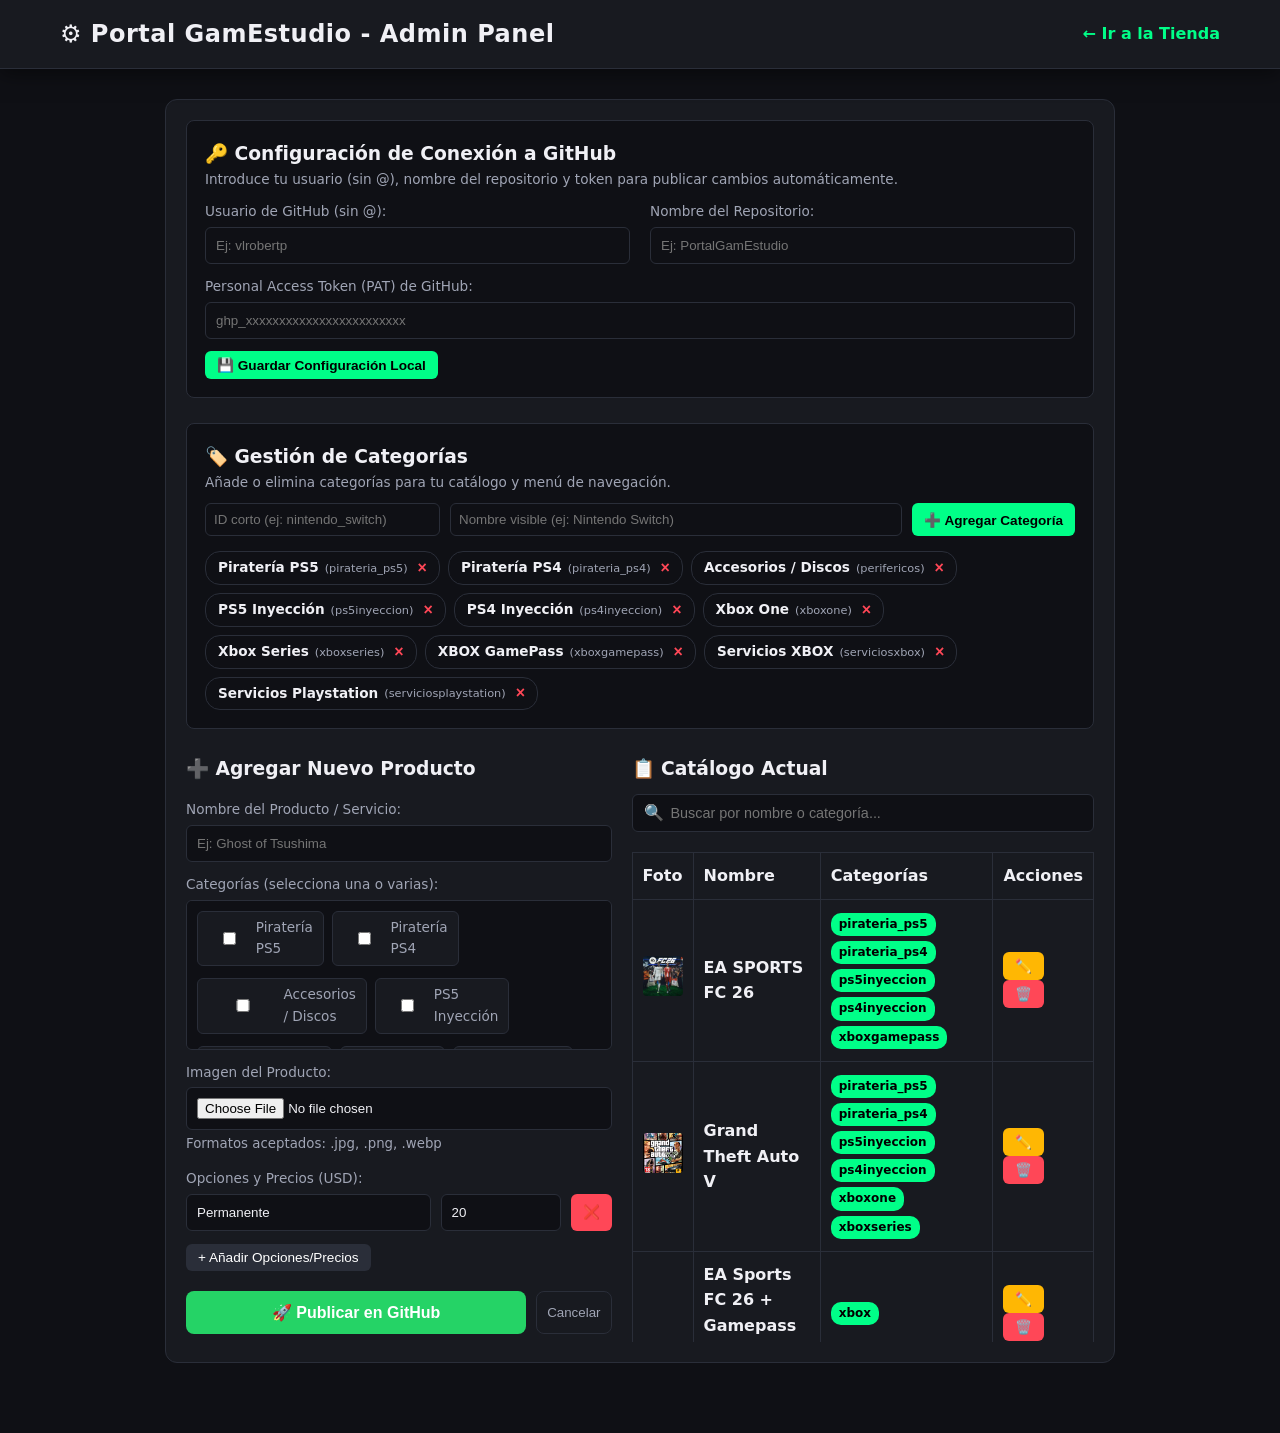
==== admin.html @ 63532bdc "Update admin.html" ====
<!DOCTYPE html>
<html lang="es">
<head>
  <meta charset="UTF-8">
  <meta name="viewport" content="width=device-width, initial-scale=1.0">
  <title>Panel de Administración | Portal GamEstudio</title>
  <link rel="stylesheet" href="styles.css">
  <style>
    .admin-container {
      max-width: 950px;
      margin: 30px auto;
      padding: 20px;
      background: var(--bg-card);
      border-radius: 12px;
      border: 1px solid var(--border-color);
    }
    .config-box {
      background: var(--bg-primary);
      padding: 18px;
      border-radius: 8px;
      margin-bottom: 25px;
      border: 1px solid var(--border-color);
    }
    .admin-grid {
      display: grid;
      grid-template-columns: 1fr 1fr;
      gap: 20px;
    }
    @media (max-width: 768px) {
      .admin-grid { grid-template-columns: 1fr; }
    }
    .form-row {
      margin-bottom: 12px;
    }
    .form-row label {
      display: block;
      font-size: 0.85rem;
      color: var(--text-muted);
      margin-bottom: 4px;
    }
    .form-row input, .form-row select {
      width: 100%;
      padding: 10px;
      border-radius: 6px;
      border: 1px solid var(--border-color);
      background-color: var(--bg-primary);
      color: var(--text-main);
    }
    .opcion-row {
      display: flex;
      gap: 10px;
      margin-bottom: 8px;
    }
    .btn-small {
      padding: 6px 12px;
      font-size: 0.85rem;
      border-radius: 6px;
      cursor: pointer;
    }
    .table-products {
      width: 100%;
      border-collapse: collapse;
      margin-top: 10px;
    }
    .table-products th, .table-products td {
      border: 1px solid var(--border-color);
      padding: 10px;
      text-align: left;
    }
    .table-products img {
      width: 40px;
      height: 40px;
      object-fit: cover;
      border-radius: 4px;
    }
    .badge {
      background: var(--accent-color);
      color: #000;
      padding: 2px 8px;
      border-radius: 10px;
      font-size: 0.75rem;
      font-weight: bold;
      display: inline-block;
      margin-bottom: 2px;
    }
    .search-box-admin {
      position: relative;
      margin-top: 10px;
    }
    .search-box-admin input {
      width: 100%;
      padding: 10px 12px 10px 38px;
      border-radius: 6px;
      border: 1px solid var(--border-color);
      background: var(--bg-primary);
      color: var(--text-main);
      font-size: 0.9rem;
    }
    .search-box-admin .search-icon {
      position: absolute;
      left: 12px;
      top: 50%;
      transform: translateY(-50%);
      font-size: 1rem;
      color: var(--text-muted);
      pointer-events: none;
    }
  </style>
</head>
<body>

  <header>
    <div class="header-container">
      <h1>⚙️ Portal GamEstudio - Admin Panel</h1>
      <a href="index.html" style="color: var(--accent-color); text-decoration: none; font-weight: bold;">← Ir a la Tienda</a>
    </div>
  </header>

  <main class="admin-container">

    <!-- Configuración GitHub -->
    <div class="config-box">
      <h3>🔑 Configuración de Conexión a GitHub</h3>
      <p style="font-size: 0.85rem; color: var(--text-muted); margin-bottom: 10px;">
        Introduce tu usuario (sin @), nombre del repositorio y token para publicar cambios automáticamente.
      </p>
      <div class="admin-grid">
        <div class="form-row">
          <label>Usuario de GitHub (sin @):</label>
          <input type="text" id="gh-user" placeholder="Ej: vlrobertp">
        </div>
        <div class="form-row">
          <label>Nombre del Repositorio:</label>
          <input type="text" id="gh-repo" placeholder="Ej: PortalGamEstudio">
        </div>
      </div>
      <div class="form-row">
        <label>Personal Access Token (PAT) de GitHub:</label>
        <input type="password" id="gh-token" placeholder="ghp_xxxxxxxxxxxxxxxxxxxxxxxx">
      </div>
      <button class="btn-small" style="background: var(--accent-color); color:#000; border:none; font-weight:bold;" onclick="guardarConfiguracion()">💾 Guardar Configuración Local</button>
      <span id="config-status" style="margin-left: 10px; font-size: 0.85rem;"></span>
    </div>

    <!-- Gestión de Categorías -->
    <div class="config-box">
      <h3>🏷️ Gestión de Categorías</h3>
      <p style="font-size: 0.85rem; color: var(--text-muted); margin-bottom: 10px;">
        Añade o elimina categorías para tu catálogo y menú de navegación.
      </p>
      
      <div style="display: flex; gap: 10px; margin-bottom: 15px; flex-wrap: wrap;">
        <input type="text" id="new-cat-id" placeholder="ID corto (ej: nintendo_switch)" style="flex: 1; min-width: 150px; padding: 8px; border-radius: 6px; border: 1px solid var(--border-color); background: var(--bg-primary); color: var(--text-main);">
        <input type="text" id="new-cat-name" placeholder="Nombre visible (ej: Nintendo Switch)" style="flex: 2; min-width: 200px; padding: 8px; border-radius: 6px; border: 1px solid var(--border-color); background: var(--bg-primary); color: var(--text-main);">
        <button type="button" class="btn-small" style="background: var(--accent-color); color:#000; border:none; font-weight:bold;" onclick="agregarCategoria()">➕ Agregar Categoría</button>
      </div>

      <div id="categorias-tag-list" style="display: flex; flex-wrap: wrap; gap: 8px;">
        <!-- Se cargan dinámicamente -->
      </div>
    </div>

    <!-- Gestión de Productos -->
    <div class="admin-grid">
      
      <!-- Formulario para Agregar / Editar -->
      <div>
        <h3 id="form-title">➕ Agregar Nuevo Producto</h3>
        <form id="product-form" onsubmit="event.preventDefault(); guardarProducto();" style="margin-top: 15px;">
          <input type="hidden" id="prod-id">

          <div class="form-row">
            <label>Nombre del Producto / Servicio:</label>
            <input type="text" id="prod-nombre" required placeholder="Ej: Ghost of Tsushima">
          </div>

          <!-- Selección Múltiple de Categorías -->
          <div class="form-row">
            <label>Categorías (selecciona una o varias):</label>
            <div id="categories-checkbox-container" style="display: flex; flex-wrap: wrap; gap: 8px; padding: 10px; background: var(--bg-primary); border: 1px solid var(--border-color); border-radius: 6px; max-height: 150px; overflow-y: auto;">
              <!-- Se generan checkboxes dinámicamente -->
            </div>
          </div>

          <div class="form-row">
            <label>Imagen del Producto:</label>
            <input type="file" id="prod-file" accept="image/*">
            <small style="color: var(--text-muted);">Formatos aceptados: .jpg, .png, .webp</small>
          </div>

          <!-- Modales y Precios -->
          <div class="form-row">
            <label>Opciones y Precios (USD):</label>
            <div id="opciones-container">
              <!-- Se cargan dinámicamente -->
            </div>
            <button type="button" class="btn-small" style="background: var(--border-color); color: #fff; border:none; margin-top:5px;" onclick="addOpcionRow()">+ Añadir Opciones/Precios</button>
          </div>

          <div style="margin-top: 20px; display: flex; gap: 10px;">
            <button type="submit" id="btn-submit" class="btn-whatsapp" style="margin: 0;">🚀 Publicar en GitHub</button>
            <button type="button" class="btn-close" style="width: auto;" onclick="resetForm()">Cancelar</button>
          </div>
        </form>
      </div>

      <!-- Lista de Productos Existentes con Buscador -->
      <div>
        <h3>📋 Catálogo Actual</h3>

        <!-- Buscador con Lupa -->
        <div class="search-box-admin">
          <span class="search-icon">🔍</span>
          <input type="text" id="admin-search-input" placeholder="Buscar por nombre o categoría..." oninput="filtrarTablaAdmin()">
        </div>

        <div style="max-height: 500px; overflow-y: auto; margin-top: 10px;">
          <table class="table-products">
            <thead>
              <tr>
                <th>Foto</th>
                <th>Nombre</th>
                <th>Categorías</th>
                <th>Acciones</th>
              </tr>
            </thead>
            <tbody id="admin-product-list">
              <!-- Carga dinámicamente -->
            </tbody>
          </table>
        </div>
      </div>

    </div>

  </main>

  <div id="toast-container" class="toast-container"></div>

  <script src="app.js"></script>
  <script src="admin.js"></script>
</body>
</html>
---- styles.css ----
/* ==========================================================================
   1. VARIABLES Y CONFIGURACIÓN GENERAL
   ========================================================================== */
:root {
  --bg-primary: #0f1015;
  --bg-card: #181a20;
  --bg-modal: #1c1f26;
  --accent-color: #00ff88;
  --accent-hover: #00cc6a;
  --text-main: #f0f0f5;
  --text-muted: #a0a5b5;
  --border-color: #2a2e39;
  --danger-color: #ff4757;
  --font-family: 'Segoe UI', system-ui, -apple-system, sans-serif;
}

* {
  box-sizing: border-box;
  margin: 0;
  padding: 0;
}

body {
  background-color: var(--bg-primary);
  color: var(--text-main);
  font-family: var(--font-family);
  line-height: 1.6;
  padding-bottom: 40px;
}

/* ==========================================================================
   2. ENCABEZADO (HEADER)
   ========================================================================== */
header {
  background-color: var(--bg-card);
  border-bottom: 1px solid var(--border-color);
  position: sticky;
  top: 0;
  z-index: 1000;
  box-shadow: 0 4px 20px rgba(0, 0, 0, 0.5);
}

.header-container {
  max-width: 1200px;
  margin: 0 auto;
  padding: 15px 20px;
  display: flex;
  justify-content: space-between;
  align-items: center;
}

header h1 {
  font-size: 1.5rem;
  color: var(--text-main);
  letter-spacing: 0.5px;
}

.cart-btn {
  background: var(--accent-color);
  color: #000;
  font-weight: bold;
  padding: 10px 18px;
  border-radius: 20px;
  cursor: pointer;
  transition: transform 0.2s ease, background 0.2s ease;
}

.cart-btn:hover {
  background: var(--accent-hover);
  transform: scale(1.03);
}

/* ==========================================================================
   3. CONTROLES: BUSCADOR Y CATEGORÍAS
   ========================================================================== */
.main-container {
  max-width: 1200px;
  margin: 25px auto;
  padding: 0 20px;
}

.controls {
  margin-bottom: 30px;
  display: flex;
  flex-direction: column;
  gap: 15px;
}

#search-input {
  width: 100%;
  padding: 14px 18px;
  border-radius: 10px;
  border: 1px solid var(--border-color);
  background-color: var(--bg-card);
  color: var(--text-main);
  font-size: 1rem;
  outline: none;
  transition: border-color 0.2s ease;
}

#search-input:focus {
  border-color: var(--accent-color);
}

.categories {
  display: flex;
  flex-wrap: wrap;
  gap: 8px;
}

.cat-btn {
  background-color: var(--bg-card);
  color: var(--text-muted);
  border: 1px solid var(--border-color);
  padding: 8px 16px;
  border-radius: 20px;
  cursor: pointer;
  font-size: 0.9rem;
  transition: all 0.2s ease;
}

.cat-btn:hover,
.cat-btn.active {
  background-color: var(--accent-color);
  color: #000;
  border-color: var(--accent-color);
  font-weight: 600;
}

/* ==========================================================================
   4. GRILLA DE PRODUCTOS Y TARJETAS
   ========================================================================== */
.product-grid {
  display: grid;
  grid-template-columns: repeat(auto-fill, minmax(260px, 1fr));
  gap: 20px;
}

.product-card {
  background-color: var(--bg-card);
  border: 1px solid var(--border-color);
  border-radius: 12px;
  padding: 16px;
  display: flex;
  flex-direction: column;
  justify-content: space-between;
  transition: transform 0.2s ease, box-shadow 0.2s ease;
}

.product-card:hover {
  transform: translateY(-4px);
  box-shadow: 0 8px 25px rgba(0, 0, 0, 0.4);
}

.product-card img {
  width: 100%;
  height: 180px;
  object-fit: cover;
  border-radius: 8px;
  margin-bottom: 12px;
  background-color: #000;
}

.product-card h3 {
  font-size: 1.1rem;
  margin-bottom: 10px;
  line-height: 1.3;
}

.option-select-container {
  margin-bottom: 12px;
}

.option-select-container label {
  display: block;
  font-size: 0.8rem;
  color: var(--text-muted);
  margin-bottom: 4px;
}

.product-card select {
  width: 100%;
  padding: 8px;
  border-radius: 6px;
  border: 1px solid var(--border-color);
  background-color: var(--bg-primary);
  color: var(--text-main);
  outline: none;
}

.product-card .price {
  font-size: 1.25rem;
  font-weight: bold;
  color: var(--accent-color);
  margin-bottom: 12px;
}

.btn-add {
  background-color: transparent;
  color: var(--accent-color);
  border: 1px solid var(--accent-color);
  padding: 10px;
  border-radius: 8px;
  font-weight: bold;
  cursor: pointer;
  width: 100%;
  transition: all 0.2s ease;
}

.btn-add:hover {
  background-color: var(--accent-color);
  color: #000;
}

/* ==========================================================================
   5. MODAL DEL CARRITO / CESTA
   ========================================================================== */
.cart-modal {
  display: none;
  position: fixed;
  top: 0;
  left: 0;
  width: 100%;
  height: 100%;
  background-color: rgba(0, 0, 0, 0.75);
  backdrop-filter: blur(4px);
  z-index: 1500;
  justify-content: center;
  align-items: center;
  padding: 15px;
}

.cart-content {
  background-color: var(--bg-modal);
  border: 1px solid var(--border-color);
  border-radius: 14px;
  width: 100%;
  max-width: 500px;
  max-height: 90vh;
  overflow-y: auto;
  padding: 24px;
  box-shadow: 0 10px 30px rgba(0, 0, 0, 0.6);
}

.cart-content h2 {
  margin-bottom: 15px;
  font-size: 1.4rem;
  border-bottom: 1px solid var(--border-color);
  padding-bottom: 10px;
}

.cart-list {
  list-style: none;
  margin-bottom: 15px;
  max-height: 180px;
  overflow-y: auto;
}

.cart-item-row {
  display: flex;
  justify-content: space-between;
  align-items: center;
  padding: 10px 0;
  border-bottom: 1px solid var(--border-color);
}

.cart-item-row small span {
  color: var(--accent-color);
}

.btn-delete {
  background: none;
  border: none;
  cursor: pointer;
  font-size: 1rem;
  padding: 4px;
}

.cart-total {
  background-color: var(--bg-primary);
  padding: 12px 16px;
  border-radius: 8px;
  margin-bottom: 20px;
  border: 1px solid var(--border-color);
}

/* Formulario dentro del modal */
.form-group {
  display: flex;
  flex-direction: column;
  gap: 8px;
  margin-bottom: 20px;
}

.form-group label {
  font-size: 0.85rem;
  color: var(--text-muted);
}

.form-group input,
.form-group select {
  width: 100%;
  padding: 10px 12px;
  border-radius: 6px;
  border: 1px solid var(--border-color);
  background-color: var(--bg-primary);
  color: var(--text-main);
  outline: none;
  font-size: 0.95rem;
}

.form-group input:focus,
.form-group select:focus {
  border-color: var(--accent-color);
}

/* Botones del Modal */
.btn-whatsapp {
  width: 100%;
  background-color: #25d366;
  color: #fff;
  border: none;
  padding: 12px;
  border-radius: 8px;
  font-weight: bold;
  font-size: 1rem;
  cursor: pointer;
  margin-bottom: 10px;
  transition: background-color 0.2s ease;
}

.btn-whatsapp:hover {
  background-color: #1eb956;
}

.btn-close {
  width: 100%;
  background-color: transparent;
  color: var(--text-muted);
  border: 1px solid var(--border-color);
  padding: 10px;
  border-radius: 8px;
  cursor: pointer;
  transition: background-color 0.2s ease;
}

.btn-close:hover {
  background-color: var(--border-color);
  color: var(--text-main);
}

/* ==========================================================================
   6. NOTIFICACIONES FLOTANTES (TOAST NOTIFICATIONS)
   ========================================================================== */
.toast-container {
  position: fixed;
  bottom: 20px;
  right: 20px;
  z-index: 2000;
  display: flex;
  flex-direction: column;
  gap: 10px;
  max-width: 90%;
}

.toast {
  background: var(--bg-modal);
  color: var(--text-main);
  border-left: 4px solid var(--accent-color);
  padding: 12px 20px;
  border-radius: 8px;
  box-shadow: 0 4px 15px rgba(0, 0, 0, 0.5);
  font-size: 0.95rem;
  display: flex;
  align-items: center;
  gap: 10px;
  animation: slideIn 0.3s ease, fadeOut 0.3s ease 2.7s forwards;
}

@keyframes slideIn {
  from {
    transform: translateX(100%);
    opacity: 0;
  }
  to {
    transform: translateX(0);
    opacity: 1;
  }
}

@keyframes fadeOut {
  from {
    opacity: 1;
  }
  to {
    opacity: 0;
  }
}

/* ==========================================================================
   7. ADAPTACIONES MÓVILES (RESPONSIVE)
   ========================================================================== */
@media (max-width: 600px) {
  .header-container {
    padding: 12px 15px;
  }

  header h1 {
    font-size: 1.2rem;
  }

  .cart-btn {
    padding: 8px 14px;
    font-size: 0.9rem;
  }

  .product-grid {
    grid-template-columns: 1fr;
  }

  .toast-container {
    left: 10px;
    right: 10px;
    bottom: 10px;
  }
}
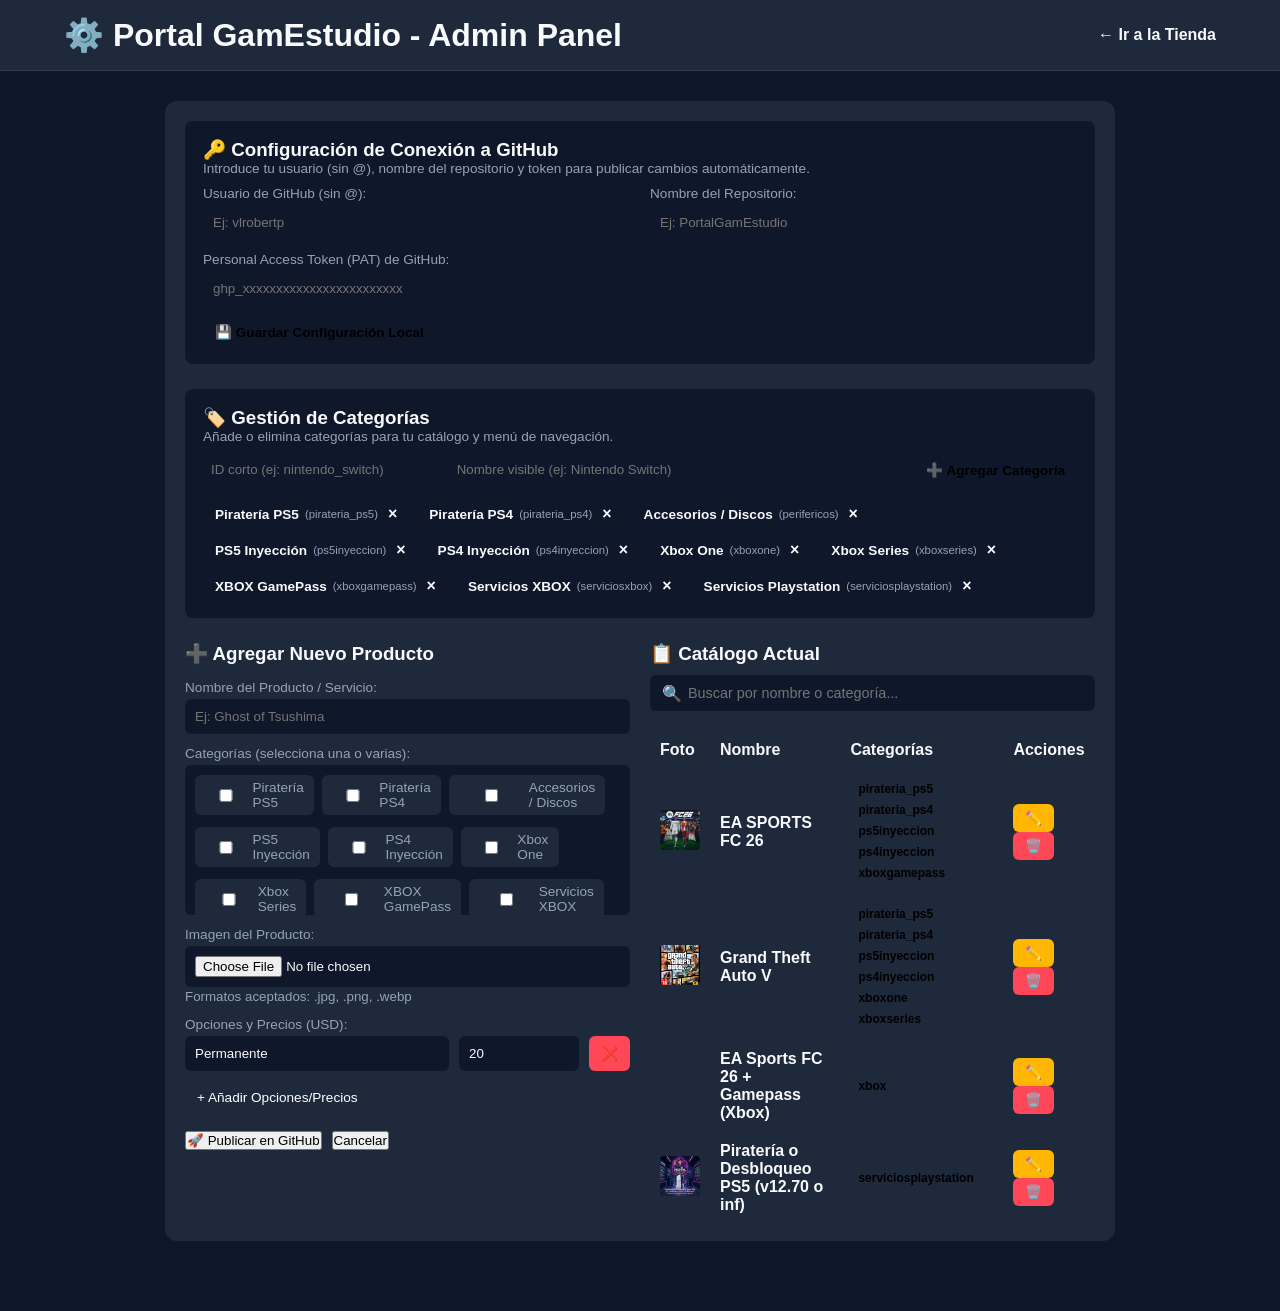
==== commit 3c1fec3e: "Update admin.html" ====
--- a/admin.html
+++ b/admin.html
@@ -83,6 +83,7 @@
       display: inline-block;
       margin-bottom: 2px;
     }
+    /* Estilos del buscador con Lupa */
     .search-box-admin {
       position: relative;
       margin-top: 10px;
@@ -237,7 +238,6 @@
 
   <div id="toast-container" class="toast-container"></div>
 
-  <script src="app.js"></script>
   <script src="admin.js"></script>
 </body>
 </html>
--- a/styles.css
+++ b/styles.css
@@ -1,155 +1,154 @@
-/* ==========================================================================
-   1. VARIABLES Y CONFIGURACIÓN GENERAL
-   ========================================================================== */
 :root {
-  --bg-primary: #0f1015;
-  --bg-card: #181a20;
-  --bg-modal: #1c1f26;
-  --accent-color: #00ff88;
-  --accent-hover: #00cc6a;
-  --text-main: #f0f0f5;
-  --text-muted: #a0a5b5;
-  --border-color: #2a2e39;
-  --danger-color: #ff4757;
-  --font-family: 'Segoe UI', system-ui, -apple-system, sans-serif;
+  --bg-primary: #0f172a;
+  --bg-secondary: #1e293b;
+  --bg-card: #1e293b;
+  --accent: #3b82f6;
+  --accent-hover: #2563eb;
+  --text-main: #f8fafc;
+  --text-muted: #94a3b8;
+  --border: #334155;
+  --danger: #ef4444;
+  --success: #22c55e;
+  --radius: 12px;
 }
 
 * {
   box-sizing: border-box;
   margin: 0;
   padding: 0;
+  font-family: 'Inter', sans-serif;
 }
 
 body {
   background-color: var(--bg-primary);
   color: var(--text-main);
-  font-family: var(--font-family);
-  line-height: 1.6;
+  min-height: 100vh;
   padding-bottom: 40px;
 }
 
-/* ==========================================================================
-   2. ENCABEZADO (HEADER)
-   ========================================================================== */
+/* HEADER */
 header {
-  background-color: var(--bg-card);
-  border-bottom: 1px solid var(--border-color);
+  background-color: var(--bg-secondary);
+  border-bottom: 1px solid var(--border);
   position: sticky;
   top: 0;
-  z-index: 1000;
-  box-shadow: 0 4px 20px rgba(0, 0, 0, 0.5);
+  z-index: 100;
 }
 
 .header-container {
   max-width: 1200px;
   margin: 0 auto;
-  padding: 15px 20px;
+  padding: 1rem 1.5rem;
   display: flex;
   justify-content: space-between;
   align-items: center;
 }
 
-header h1 {
-  font-size: 1.5rem;
-  color: var(--text-main);
-  letter-spacing: 0.5px;
+.logo {
+  font-size: 1.25rem;
+  font-weight: 800;
+  letter-spacing: -0.5px;
+}
+
+.logo span {
+  color: var(--accent);
 }
 
 .cart-btn {
-  background: var(--accent-color);
-  color: #000;
-  font-weight: bold;
-  padding: 10px 18px;
-  border-radius: 20px;
-  cursor: pointer;
-  transition: transform 0.2s ease, background 0.2s ease;
+  background: var(--accent);
+  color: white;
+  border: none;
+  padding: 0.6rem 1.2rem;
+  border-radius: var(--radius);
+  font-weight: 600;
+  cursor: pointer;
+  transition: background 0.2s;
+  display: flex;
+  align-items: center;
+  gap: 8px;
 }
 
 .cart-btn:hover {
   background: var(--accent-hover);
-  transform: scale(1.03);
-}
-
-/* ==========================================================================
-   3. CONTROLES: BUSCADOR Y CATEGORÍAS
-   ========================================================================== */
-.main-container {
+}
+
+#cart-count {
+  background: white;
+  color: var(--accent);
+  padding: 2px 8px;
+  border-radius: 20px;
+  font-size: 0.85rem;
+}
+
+/* CONTAINER */
+.container {
   max-width: 1200px;
-  margin: 25px auto;
-  padding: 0 20px;
-}
-
+  margin: 2rem auto;
+  padding: 0 1.5rem;
+}
+
+/* BUSCADOR Y FILTROS */
 .controls {
-  margin-bottom: 30px;
-  display: flex;
-  flex-direction: column;
-  gap: 15px;
-}
-
-#search-input {
+  margin-bottom: 2rem;
+  display: flex;
+  flex-direction: column;
+  gap: 1rem;
+}
+
+.search-box input {
   width: 100%;
-  padding: 14px 18px;
-  border-radius: 10px;
-  border: 1px solid var(--border-color);
-  background-color: var(--bg-card);
-  color: var(--text-main);
+  padding: 0.8rem 1rem;
+  background: var(--bg-secondary);
+  border: 1px solid var(--border);
+  border-radius: var(--radius);
+  color: white;
   font-size: 1rem;
   outline: none;
-  transition: border-color 0.2s ease;
-}
-
-#search-input:focus {
-  border-color: var(--accent-color);
+}
+
+.search-box input:focus {
+  border-color: var(--accent);
 }
 
 .categories {
   display: flex;
-  flex-wrap: wrap;
-  gap: 8px;
+  gap: 0.5rem;
+  overflow-x: auto;
+  padding-bottom: 0.5rem;
 }
 
 .cat-btn {
-  background-color: var(--bg-card);
+  background: var(--bg-secondary);
+  border: 1px solid var(--border);
   color: var(--text-muted);
-  border: 1px solid var(--border-color);
-  padding: 8px 16px;
-  border-radius: 20px;
-  cursor: pointer;
-  font-size: 0.9rem;
-  transition: all 0.2s ease;
-}
-
-.cat-btn:hover,
-.cat-btn.active {
-  background-color: var(--accent-color);
-  color: #000;
-  border-color: var(--accent-color);
-  font-weight: 600;
-}
-
-/* ==========================================================================
-   4. GRILLA DE PRODUCTOS Y TARJETAS
-   ========================================================================== */
-.product-grid {
+  padding: 0.5rem 1rem;
+  border-radius: var(--radius);
+  cursor: pointer;
+  white-space: nowrap;
+  font-weight: 500;
+}
+
+.cat-btn.active, .cat-btn:hover {
+  background: var(--accent);
+  color: white;
+  border-color: var(--accent);
+}
+
+/* GRILLA */
+.grid {
   display: grid;
   grid-template-columns: repeat(auto-fill, minmax(260px, 1fr));
-  gap: 20px;
+  gap: 1.5rem;
 }
 
 .product-card {
-  background-color: var(--bg-card);
-  border: 1px solid var(--border-color);
-  border-radius: 12px;
-  padding: 16px;
-  display: flex;
-  flex-direction: column;
-  justify-content: space-between;
-  transition: transform 0.2s ease, box-shadow 0.2s ease;
-}
-
-.product-card:hover {
-  transform: translateY(-4px);
-  box-shadow: 0 8px 25px rgba(0, 0, 0, 0.4);
+  background: var(--bg-card);
+  border: 1px solid var(--border);
+  border-radius: var(--radius);
+  padding: 1rem;
+  display: flex;
+  flex-direction: column;
+  gap: 0.8rem;
 }
 
 .product-card img {
@@ -157,270 +156,172 @@
   height: 180px;
   object-fit: cover;
   border-radius: 8px;
-  margin-bottom: 12px;
-  background-color: #000;
 }
 
 .product-card h3 {
   font-size: 1.1rem;
-  margin-bottom: 10px;
-  line-height: 1.3;
+  font-weight: 600;
 }
 
 .option-select-container {
-  margin-bottom: 12px;
-}
-
-.option-select-container label {
-  display: block;
-  font-size: 0.8rem;
+  display: flex;
+  flex-direction: column;
+  gap: 0.3rem;
+  font-size: 0.85rem;
   color: var(--text-muted);
-  margin-bottom: 4px;
-}
-
-.product-card select {
-  width: 100%;
-  padding: 8px;
+}
+
+.option-select-container select {
+  background: var(--bg-primary);
+  border: 1px solid var(--border);
+  color: white;
+  padding: 0.5rem;
   border-radius: 6px;
-  border: 1px solid var(--border-color);
-  background-color: var(--bg-primary);
-  color: var(--text-main);
   outline: none;
 }
 
-.product-card .price {
+.price {
   font-size: 1.25rem;
-  font-weight: bold;
-  color: var(--accent-color);
-  margin-bottom: 12px;
+  font-weight: 700;
+  color: var(--success);
 }
 
 .btn-add {
-  background-color: transparent;
-  color: var(--accent-color);
-  border: 1px solid var(--accent-color);
-  padding: 10px;
-  border-radius: 8px;
-  font-weight: bold;
-  cursor: pointer;
-  width: 100%;
-  transition: all 0.2s ease;
+  background: var(--accent);
+  color: white;
+  border: none;
+  padding: 0.7rem;
+  border-radius: 8px;
+  font-weight: 600;
+  cursor: pointer;
+  transition: background 0.2s;
 }
 
 .btn-add:hover {
-  background-color: var(--accent-color);
-  color: #000;
-}
-
-/* ==========================================================================
-   5. MODAL DEL CARRITO / CESTA
-   ========================================================================== */
-.cart-modal {
-  display: none;
+  background: var(--accent-hover);
+}
+
+/* MODAL */
+.modal-overlay {
   position: fixed;
   top: 0;
   left: 0;
   width: 100%;
   height: 100%;
-  background-color: rgba(0, 0, 0, 0.75);
-  backdrop-filter: blur(4px);
-  z-index: 1500;
+  background: rgba(0, 0, 0, 0.7);
+  display: none;
   justify-content: center;
   align-items: center;
-  padding: 15px;
-}
-
-.cart-content {
-  background-color: var(--bg-modal);
-  border: 1px solid var(--border-color);
-  border-radius: 14px;
-  width: 100%;
+  z-index: 1000;
+}
+
+.modal-content {
+  background: var(--bg-secondary);
+  border: 1px solid var(--border);
+  width: 90%;
   max-width: 500px;
   max-height: 90vh;
+  border-radius: var(--radius);
+  display: flex;
+  flex-direction: column;
+  overflow: hidden;
+}
+
+.modal-header {
+  padding: 1rem;
+  border-bottom: 1px solid var(--border);
+  display: flex;
+  justify-content: space-between;
+  align-items: center;
+}
+
+.close-btn {
+  background: none;
+  border: none;
+  color: var(--text-muted);
+  font-size: 1.2rem;
+  cursor: pointer;
+}
+
+.modal-body {
+  padding: 1rem;
   overflow-y: auto;
-  padding: 24px;
-  box-shadow: 0 10px 30px rgba(0, 0, 0, 0.6);
-}
-
-.cart-content h2 {
-  margin-bottom: 15px;
-  font-size: 1.4rem;
-  border-bottom: 1px solid var(--border-color);
-  padding-bottom: 10px;
+  display: flex;
+  flex-direction: column;
+  gap: 1rem;
 }
 
 .cart-list {
   list-style: none;
-  margin-bottom: 15px;
-  max-height: 180px;
-  overflow-y: auto;
+  display: flex;
+  flex-direction: column;
+  gap: 0.8rem;
 }
 
 .cart-item-row {
   display: flex;
   justify-content: space-between;
   align-items: center;
-  padding: 10px 0;
-  border-bottom: 1px solid var(--border-color);
-}
-
-.cart-item-row small span {
-  color: var(--accent-color);
+  background: var(--bg-primary);
+  padding: 0.8rem;
+  border-radius: 8px;
 }
 
 .btn-delete {
   background: none;
   border: none;
   cursor: pointer;
-  font-size: 1rem;
-  padding: 4px;
-}
-
-.cart-total {
-  background-color: var(--bg-primary);
-  padding: 12px 16px;
-  border-radius: 8px;
-  margin-bottom: 20px;
-  border: 1px solid var(--border-color);
-}
-
-/* Formulario dentro del modal */
+}
+
+.conversion-box {
+  background: var(--bg-primary);
+  padding: 0.8rem;
+  border-radius: 8px;
+  margin-top: 0.5rem;
+  border: 1px dashed var(--accent);
+}
+
 .form-group {
   display: flex;
   flex-direction: column;
-  gap: 8px;
-  margin-bottom: 20px;
-}
-
-.form-group label {
-  font-size: 0.85rem;
-  color: var(--text-muted);
-}
-
-.form-group input,
-.form-group select {
+  gap: 0.4rem;
+  margin-bottom: 0.8rem;
+}
+
+.form-group input, .form-group select, .form-group textarea {
+  background: var(--bg-primary);
+  border: 1px solid var(--border);
+  color: white;
+  padding: 0.6rem;
+  border-radius: 6px;
+}
+
+.btn-checkout {
   width: 100%;
-  padding: 10px 12px;
-  border-radius: 6px;
-  border: 1px solid var(--border-color);
-  background-color: var(--bg-primary);
-  color: var(--text-main);
-  outline: none;
-  font-size: 0.95rem;
-}
-
-.form-group input:focus,
-.form-group select:focus {
-  border-color: var(--accent-color);
-}
-
-/* Botones del Modal */
-.btn-whatsapp {
-  width: 100%;
-  background-color: #25d366;
-  color: #fff;
-  border: none;
-  padding: 12px;
-  border-radius: 8px;
-  font-weight: bold;
-  font-size: 1rem;
-  cursor: pointer;
-  margin-bottom: 10px;
-  transition: background-color 0.2s ease;
-}
-
-.btn-whatsapp:hover {
-  background-color: #1eb956;
-}
-
-.btn-close {
-  width: 100%;
-  background-color: transparent;
-  color: var(--text-muted);
-  border: 1px solid var(--border-color);
-  padding: 10px;
-  border-radius: 8px;
-  cursor: pointer;
-  transition: background-color 0.2s ease;
-}
-
-.btn-close:hover {
-  background-color: var(--border-color);
-  color: var(--text-main);
-}
-
-/* ==========================================================================
-   6. NOTIFICACIONES FLOTANTES (TOAST NOTIFICATIONS)
-   ========================================================================== */
-.toast-container {
+  background: #25d366;
+  color: white;
+  border: none;
+  padding: 0.8rem;
+  font-weight: 700;
+  border-radius: 8px;
+  cursor: pointer;
+  margin-top: 0.5rem;
+}
+
+/* TOAST */
+#toast-container {
   position: fixed;
   bottom: 20px;
   right: 20px;
   z-index: 2000;
-  display: flex;
-  flex-direction: column;
-  gap: 10px;
-  max-width: 90%;
 }
 
 .toast {
-  background: var(--bg-modal);
-  color: var(--text-main);
-  border-left: 4px solid var(--accent-color);
-  padding: 12px 20px;
-  border-radius: 8px;
-  box-shadow: 0 4px 15px rgba(0, 0, 0, 0.5);
-  font-size: 0.95rem;
-  display: flex;
-  align-items: center;
-  gap: 10px;
-  animation: slideIn 0.3s ease, fadeOut 0.3s ease 2.7s forwards;
-}
-
-@keyframes slideIn {
-  from {
-    transform: translateX(100%);
-    opacity: 0;
-  }
-  to {
-    transform: translateX(0);
-    opacity: 1;
-  }
-}
-
-@keyframes fadeOut {
-  from {
-    opacity: 1;
-  }
-  to {
-    opacity: 0;
-  }
-}
-
-/* ==========================================================================
-   7. ADAPTACIONES MÓVILES (RESPONSIVE)
-   ========================================================================== */
-@media (max-width: 600px) {
-  .header-container {
-    padding: 12px 15px;
-  }
-
-  header h1 {
-    font-size: 1.2rem;
-  }
-
-  .cart-btn {
-    padding: 8px 14px;
-    font-size: 0.9rem;
-  }
-
-  .product-grid {
-    grid-template-columns: 1fr;
-  }
-
-  .toast-container {
-    left: 10px;
-    right: 10px;
-    bottom: 10px;
-  }
-}
+  background: var(--bg-secondary);
+  border: 1px solid var(--accent);
+  color: white;
+  padding: 1rem 1.5rem;
+  border-radius: var(--radius);
+  margin-top: 10px;
+  box-shadow: 0 4px 12px rgba(0, 0, 0, 0.5);
+}
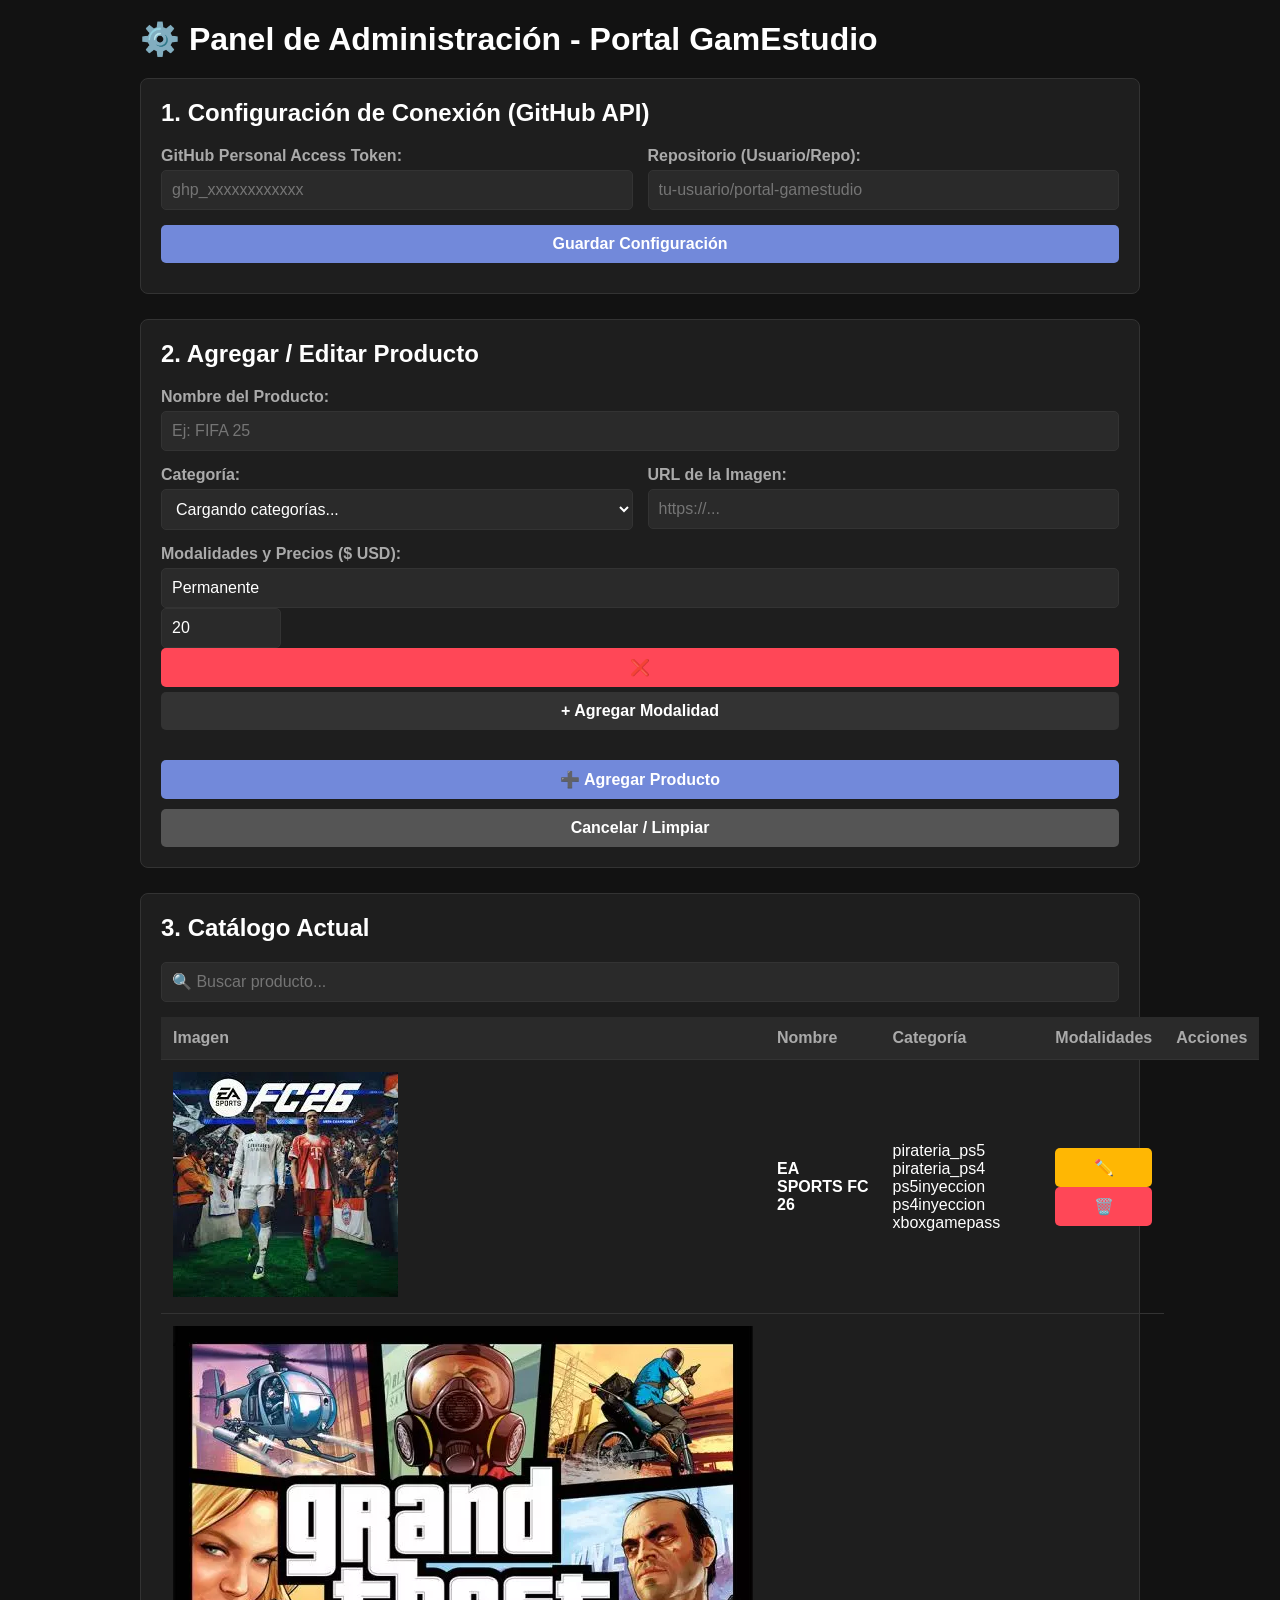
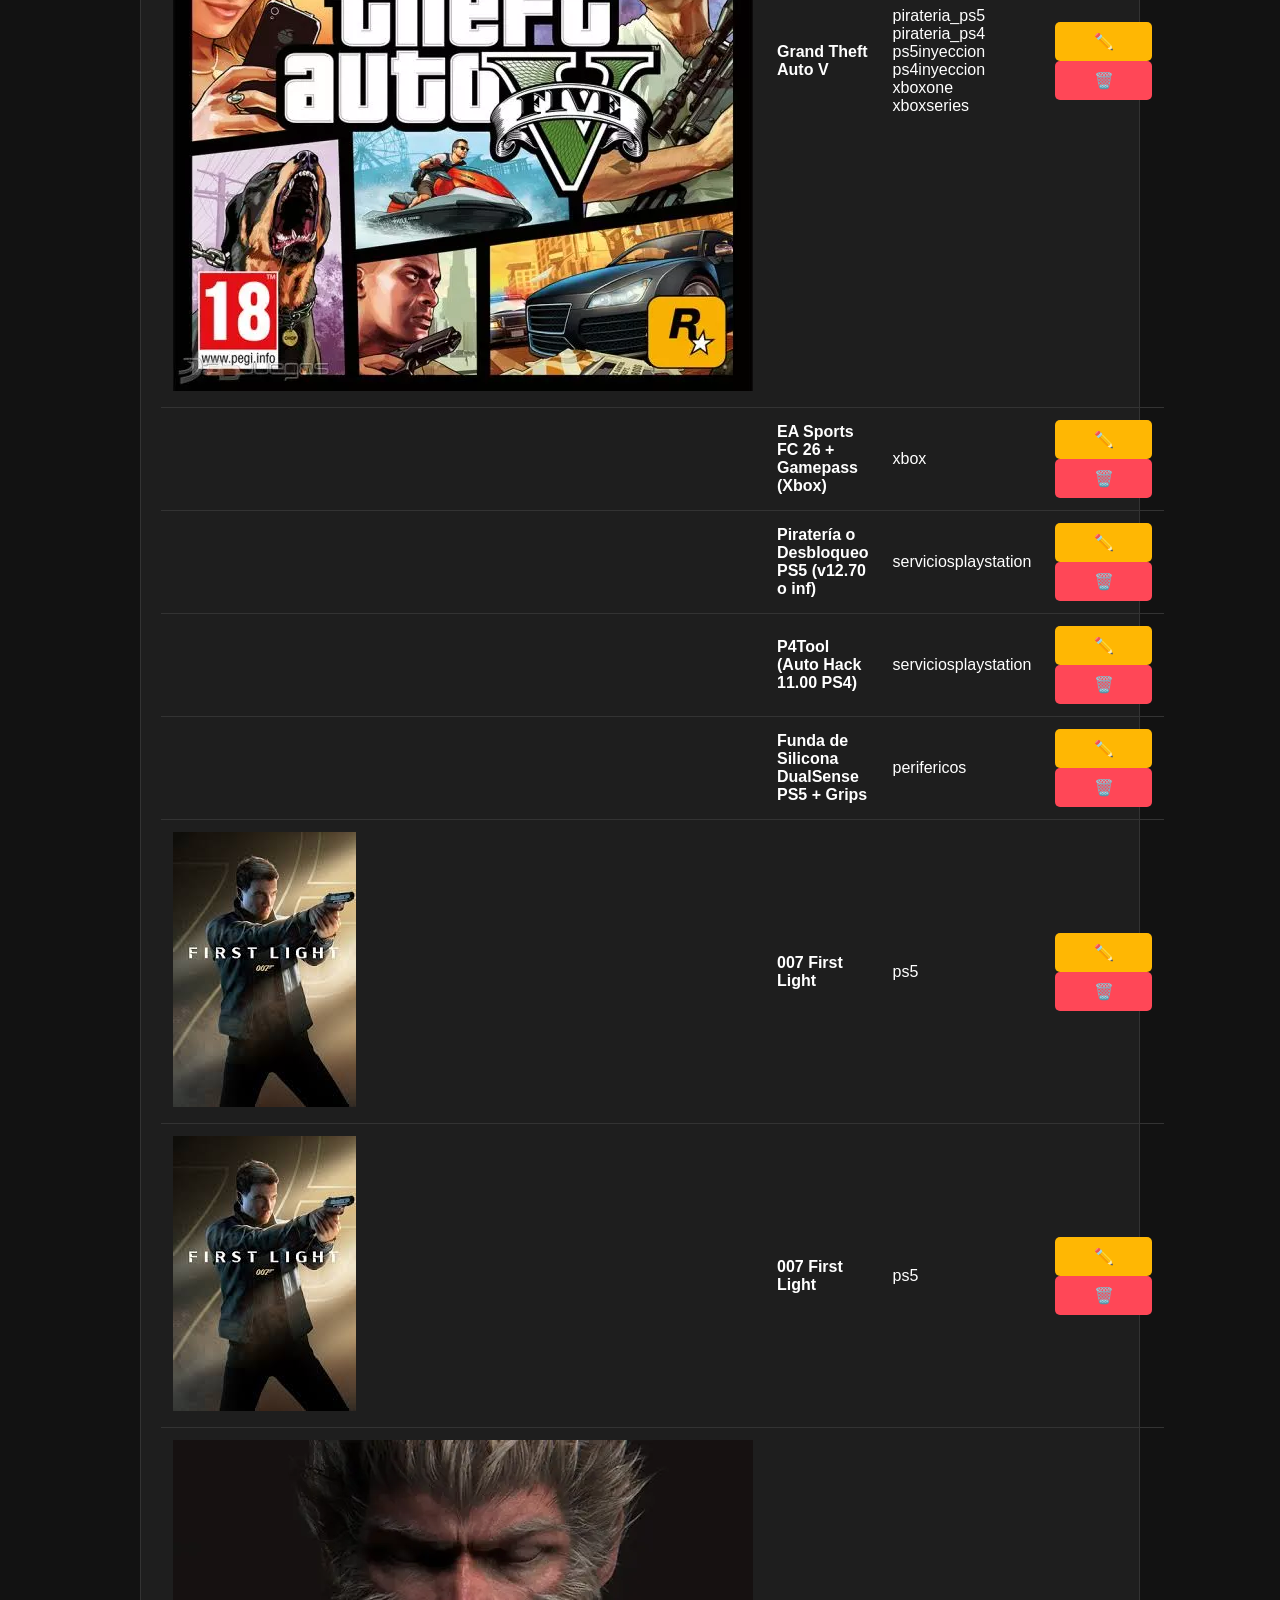
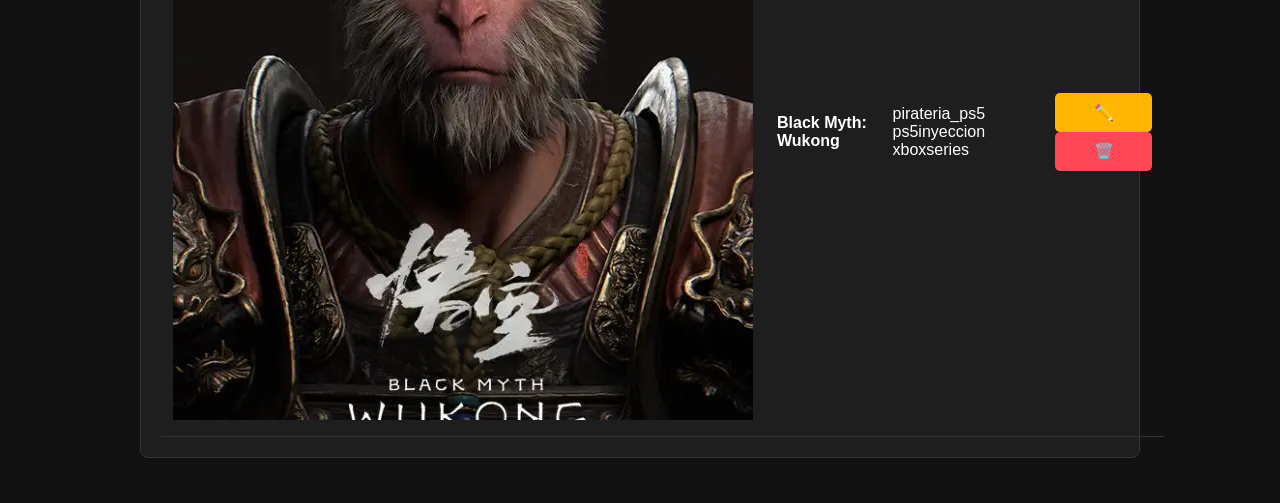
==== commit ee524085: "Update admin.html" ====
--- a/admin.html
+++ b/admin.html
@@ -3,240 +3,258 @@
 <head>
   <meta charset="UTF-8">
   <meta name="viewport" content="width=device-width, initial-scale=1.0">
-  <title>Panel de Administración | Portal GamEstudio</title>
-  <link rel="stylesheet" href="styles.css">
+  <title>Panel de Administración - Portal GamEstudio</title>
   <style>
-    .admin-container {
-      max-width: 950px;
-      margin: 30px auto;
+    :root {
+      --bg-primary: #121212;
+      --bg-card: #1e1e1e;
+      --accent: #7289da;
+      --accent-hover: #5b6eae;
+      --text-main: #ffffff;
+      --text-muted: #aaa;
+      --danger: #ff4444;
+      --success: #4CAF50;
+      --border: #333;
+    }
+
+    * {
+      box-sizing: border-box;
+      margin: 0;
+      padding: 0;
+      font-family: 'Segoe UI', Tahoma, Geneva, Verdana, sans-serif;
+    }
+
+    body {
+      background-color: var(--bg-primary);
+      color: var(--text-main);
       padding: 20px;
-      background: var(--bg-card);
-      border-radius: 12px;
-      border: 1px solid var(--border-color);
-    }
-    .config-box {
-      background: var(--bg-primary);
-      padding: 18px;
+    }
+
+    .container {
+      max-width: 1000px;
+      margin: 0 auto;
+    }
+
+    h1, h2 {
+      margin-bottom: 20px;
+      color: var(--text-main);
+    }
+
+    .card {
+      background-color: var(--bg-card);
+      border: 1px solid var(--border);
       border-radius: 8px;
+      padding: 20px;
       margin-bottom: 25px;
-      border: 1px solid var(--border-color);
-    }
-    .admin-grid {
+    }
+
+    .form-group {
+      margin-bottom: 15px;
+    }
+
+    label {
+      display: block;
+      margin-bottom: 5px;
+      font-weight: 600;
+      color: var(--text-muted);
+    }
+
+    input, select, button {
+      width: 100%;
+      padding: 10px;
+      border-radius: 5px;
+      border: 1px solid var(--border);
+      background-color: #2a2a2a;
+      color: var(--text-main);
+      font-size: 1rem;
+    }
+
+    input:focus, select:focus {
+      outline: none;
+      border-color: var(--accent);
+    }
+
+    button {
+      background-color: var(--accent);
+      color: white;
+      font-weight: bold;
+      border: none;
+      cursor: pointer;
+      transition: background 0.2s;
+    }
+
+    button:hover {
+      background-color: var(--accent-hover);
+    }
+
+    .grid-2 {
       display: grid;
       grid-template-columns: 1fr 1fr;
-      gap: 20px;
-    }
-    @media (max-width: 768px) {
-      .admin-grid { grid-template-columns: 1fr; }
-    }
-    .form-row {
-      margin-bottom: 12px;
-    }
-    .form-row label {
-      display: block;
-      font-size: 0.85rem;
-      color: var(--text-muted);
-      margin-bottom: 4px;
-    }
-    .form-row input, .form-row select {
-      width: 100%;
-      padding: 10px;
-      border-radius: 6px;
-      border: 1px solid var(--border-color);
-      background-color: var(--bg-primary);
-      color: var(--text-main);
-    }
-    .opcion-row {
-      display: flex;
-      gap: 10px;
-      margin-bottom: 8px;
-    }
-    .btn-small {
-      padding: 6px 12px;
-      font-size: 0.85rem;
-      border-radius: 6px;
-      cursor: pointer;
-    }
-    .table-products {
+      gap: 15px;
+    }
+
+    /* Tabla de Productos */
+    table {
       width: 100%;
       border-collapse: collapse;
+      margin-top: 15px;
+    }
+
+    th, td {
+      padding: 12px;
+      text-align: left;
+      border-bottom: 1px solid var(--border);
+    }
+
+    th {
+      background-color: #2a2a2a;
+      color: var(--text-muted);
+    }
+
+    .btn-edit {
+      background-color: #f0a500;
+      padding: 6px 12px;
+      margin-right: 5px;
+      width: auto;
+    }
+
+    .btn-delete {
+      background-color: var(--danger);
+      padding: 6px 12px;
+      width: auto;
+    }
+
+    /* Spinner de Carga */
+    #loading-spinner {
+      position: fixed;
+      top: 0; left: 0; right: 0; bottom: 0;
+      background: rgba(0, 0, 0, 0.7);
+      display: none;
+      justify-content: center;
+      align-items: center;
+      z-index: 9999;
+    }
+
+    .spinner {
+      width: 50px;
+      height: 50px;
+      border: 5px solid #333;
+      border-top: 5px solid var(--accent);
+      border-radius: 50%;
+      animation: spin 1s linear infinite;
+    }
+
+    @keyframes spin {
+      0% { transform: rotate(0deg); }
+      100% { transform: rotate(360deg); }
+    }
+
+    /* Toast Notification */
+    #admin-toast-container {
+      position: fixed;
+      bottom: 20px;
+      right: 20px;
+      z-index: 10000;
+    }
+
+    .admin-toast {
+      background-color: var(--success);
+      color: white;
+      padding: 12px 20px;
+      border-radius: 5px;
       margin-top: 10px;
-    }
-    .table-products th, .table-products td {
-      border: 1px solid var(--border-color);
-      padding: 10px;
-      text-align: left;
-    }
-    .table-products img {
-      width: 40px;
-      height: 40px;
-      object-fit: cover;
-      border-radius: 4px;
-    }
-    .badge {
-      background: var(--accent-color);
-      color: #000;
-      padding: 2px 8px;
-      border-radius: 10px;
-      font-size: 0.75rem;
-      font-weight: bold;
-      display: inline-block;
-      margin-bottom: 2px;
-    }
-    /* Estilos del buscador con Lupa */
-    .search-box-admin {
-      position: relative;
-      margin-top: 10px;
-    }
-    .search-box-admin input {
-      width: 100%;
-      padding: 10px 12px 10px 38px;
-      border-radius: 6px;
-      border: 1px solid var(--border-color);
-      background: var(--bg-primary);
-      color: var(--text-main);
-      font-size: 0.9rem;
-    }
-    .search-box-admin .search-icon {
-      position: absolute;
-      left: 12px;
-      top: 50%;
-      transform: translateY(-50%);
-      font-size: 1rem;
-      color: var(--text-muted);
-      pointer-events: none;
+      box-shadow: 0 4px 6px rgba(0,0,0,0.3);
     }
   </style>
 </head>
 <body>
 
-  <header>
-    <div class="header-container">
-      <h1>⚙️ Portal GamEstudio - Admin Panel</h1>
-      <a href="index.html" style="color: var(--accent-color); text-decoration: none; font-weight: bold;">← Ir a la Tienda</a>
+  <!-- Spinner Global -->
+  <div id="loading-spinner">
+    <div class="spinner"></div>
+  </div>
+
+  <!-- Toast Contenedor -->
+  <div id="admin-toast-container"></div>
+
+  <div class="container">
+    <h1>⚙️ Panel de Administración - Portal GamEstudio</h1>
+
+    <!-- 1. CONFIGURACIÓN DE GITHUB -->
+    <div class="card">
+      <h2>1. Configuración de Conexión (GitHub API)</h2>
+      <div class="grid-2">
+        <div class="form-group">
+          <label for="github-token">GitHub Personal Access Token:</label>
+          <input type="password" id="github-token" placeholder="ghp_xxxxxxxxxxxx">
+        </div>
+        <div class="form-group">
+          <label for="github-repo">Repositorio (Usuario/Repo):</label>
+          <input type="text" id="github-repo" placeholder="tu-usuario/portal-gamestudio">
+        </div>
+      </div>
+      <button type="button" onclick="guardarConfiguracionGitHub()">Guardar Configuración</button>
+      <p id="auth-status" style="margin-top: 10px; font-weight: bold;"></p>
     </div>
-  </header>
-
-  <main class="admin-container">
-
-    <!-- Configuración GitHub -->
-    <div class="config-box">
-      <h3>🔑 Configuración de Conexión a GitHub</h3>
-      <p style="font-size: 0.85rem; color: var(--text-muted); margin-bottom: 10px;">
-        Introduce tu usuario (sin @), nombre del repositorio y token para publicar cambios automáticamente.
-      </p>
-      <div class="admin-grid">
-        <div class="form-row">
-          <label>Usuario de GitHub (sin @):</label>
-          <input type="text" id="gh-user" placeholder="Ej: vlrobertp">
-        </div>
-        <div class="form-row">
-          <label>Nombre del Repositorio:</label>
-          <input type="text" id="gh-repo" placeholder="Ej: PortalGamEstudio">
-        </div>
+
+    <!-- 2. FORMULARIO DE PRODUCTO -->
+    <div class="card">
+      <h2>2. Agregar / Editar Producto</h2>
+      <form id="form-producto" onsubmit="guardarProductoFormulario(event)">
+        <div class="form-group">
+          <label for="producto-nombre">Nombre del Producto:</label>
+          <input type="text" id="producto-nombre" placeholder="Ej: FIFA 25" required>
+        </div>
+
+        <div class="grid-2">
+          <div class="form-group">
+            <label for="producto-categoria">Categoría:</label>
+            <select id="producto-categoria" required>
+              <option value="">Cargando categorías...</option>
+            </select>
+          </div>
+          <div class="form-group">
+            <label for="producto-imagen">URL de la Imagen:</label>
+            <input type="url" id="producto-imagen" placeholder="https://..." required>
+          </div>
+        </div>
+
+        <div class="form-group">
+          <label>Modalidades y Precios ($ USD):</label>
+          <div id="opciones-container"></div>
+          <button type="button" onclick="agregarCampoOpcion()" style="background:#333; margin-top:5px;">+ Agregar Modalidad</button>
+        </div>
+
+        <button type="submit" id="btn-guardar-producto" style="margin-top: 15px;">➕ Agregar Producto</button>
+        <button type="button" onclick="limpiarFormulario()" style="background:#555; margin-top: 10px;">Cancelar / Limpiar</button>
+      </form>
+    </div>
+
+    <!-- 3. LISTADO DE PRODUCTOS -->
+    <div class="card">
+      <h2>3. Catálogo Actual</h2>
+      <div class="form-group">
+        <input type="text" id="admin-search-input" placeholder="🔍 Buscar producto..." onkeyup="filtrarProductosAdmin()">
       </div>
-      <div class="form-row">
-        <label>Personal Access Token (PAT) de GitHub:</label>
-        <input type="password" id="gh-token" placeholder="ghp_xxxxxxxxxxxxxxxxxxxxxxxx">
-      </div>
-      <button class="btn-small" style="background: var(--accent-color); color:#000; border:none; font-weight:bold;" onclick="guardarConfiguracion()">💾 Guardar Configuración Local</button>
-      <span id="config-status" style="margin-left: 10px; font-size: 0.85rem;"></span>
+
+      <table>
+        <thead>
+          <tr>
+            <th>Imagen</th>
+            <th>Nombre</th>
+            <th>Categoría</th>
+            <th>Modalidades</th>
+            <th>Acciones</th>
+          </tr>
+        </thead>
+        <tbody id="admin-product-list">
+          <tr>
+            <td colspan="5" style="text-align:center;">Cargando catálogo...</td>
+          </tr>
+        </tbody>
+      </table>
     </div>
-
-    <!-- Gestión de Categorías -->
-    <div class="config-box">
-      <h3>🏷️ Gestión de Categorías</h3>
-      <p style="font-size: 0.85rem; color: var(--text-muted); margin-bottom: 10px;">
-        Añade o elimina categorías para tu catálogo y menú de navegación.
-      </p>
-      
-      <div style="display: flex; gap: 10px; margin-bottom: 15px; flex-wrap: wrap;">
-        <input type="text" id="new-cat-id" placeholder="ID corto (ej: nintendo_switch)" style="flex: 1; min-width: 150px; padding: 8px; border-radius: 6px; border: 1px solid var(--border-color); background: var(--bg-primary); color: var(--text-main);">
-        <input type="text" id="new-cat-name" placeholder="Nombre visible (ej: Nintendo Switch)" style="flex: 2; min-width: 200px; padding: 8px; border-radius: 6px; border: 1px solid var(--border-color); background: var(--bg-primary); color: var(--text-main);">
-        <button type="button" class="btn-small" style="background: var(--accent-color); color:#000; border:none; font-weight:bold;" onclick="agregarCategoria()">➕ Agregar Categoría</button>
-      </div>
-
-      <div id="categorias-tag-list" style="display: flex; flex-wrap: wrap; gap: 8px;">
-        <!-- Se cargan dinámicamente -->
-      </div>
-    </div>
-
-    <!-- Gestión de Productos -->
-    <div class="admin-grid">
-      
-      <!-- Formulario para Agregar / Editar -->
-      <div>
-        <h3 id="form-title">➕ Agregar Nuevo Producto</h3>
-        <form id="product-form" onsubmit="event.preventDefault(); guardarProducto();" style="margin-top: 15px;">
-          <input type="hidden" id="prod-id">
-
-          <div class="form-row">
-            <label>Nombre del Producto / Servicio:</label>
-            <input type="text" id="prod-nombre" required placeholder="Ej: Ghost of Tsushima">
-          </div>
-
-          <!-- Selección Múltiple de Categorías -->
-          <div class="form-row">
-            <label>Categorías (selecciona una o varias):</label>
-            <div id="categories-checkbox-container" style="display: flex; flex-wrap: wrap; gap: 8px; padding: 10px; background: var(--bg-primary); border: 1px solid var(--border-color); border-radius: 6px; max-height: 150px; overflow-y: auto;">
-              <!-- Se generan checkboxes dinámicamente -->
-            </div>
-          </div>
-
-          <div class="form-row">
-            <label>Imagen del Producto:</label>
-            <input type="file" id="prod-file" accept="image/*">
-            <small style="color: var(--text-muted);">Formatos aceptados: .jpg, .png, .webp</small>
-          </div>
-
-          <!-- Modales y Precios -->
-          <div class="form-row">
-            <label>Opciones y Precios (USD):</label>
-            <div id="opciones-container">
-              <!-- Se cargan dinámicamente -->
-            </div>
-            <button type="button" class="btn-small" style="background: var(--border-color); color: #fff; border:none; margin-top:5px;" onclick="addOpcionRow()">+ Añadir Opciones/Precios</button>
-          </div>
-
-          <div style="margin-top: 20px; display: flex; gap: 10px;">
-            <button type="submit" id="btn-submit" class="btn-whatsapp" style="margin: 0;">🚀 Publicar en GitHub</button>
-            <button type="button" class="btn-close" style="width: auto;" onclick="resetForm()">Cancelar</button>
-          </div>
-        </form>
-      </div>
-
-      <!-- Lista de Productos Existentes con Buscador -->
-      <div>
-        <h3>📋 Catálogo Actual</h3>
-
-        <!-- Buscador con Lupa -->
-        <div class="search-box-admin">
-          <span class="search-icon">🔍</span>
-          <input type="text" id="admin-search-input" placeholder="Buscar por nombre o categoría..." oninput="filtrarTablaAdmin()">
-        </div>
-
-        <div style="max-height: 500px; overflow-y: auto; margin-top: 10px;">
-          <table class="table-products">
-            <thead>
-              <tr>
-                <th>Foto</th>
-                <th>Nombre</th>
-                <th>Categorías</th>
-                <th>Acciones</th>
-              </tr>
-            </thead>
-            <tbody id="admin-product-list">
-              <!-- Carga dinámicamente -->
-            </tbody>
-          </table>
-        </div>
-      </div>
-
-    </div>
-
-  </main>
-
-  <div id="toast-container" class="toast-container"></div>
+  </div>
 
   <script src="admin.js"></script>
 </body>
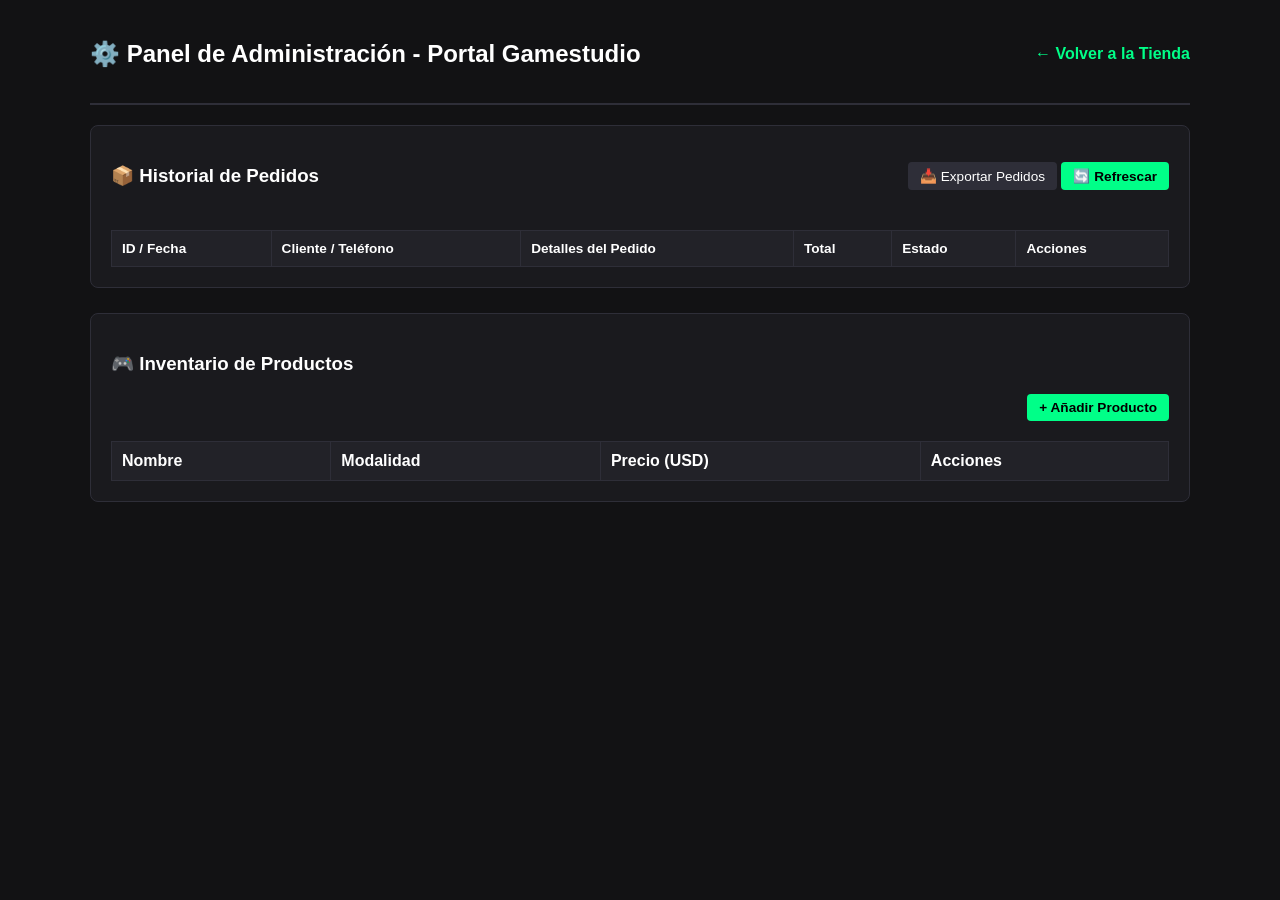
==== commit 4343dc2c: "Update admin.html" ====
--- a/admin.html
+++ b/admin.html
@@ -3,258 +3,145 @@
 <head>
   <meta charset="UTF-8">
   <meta name="viewport" content="width=device-width, initial-scale=1.0">
-  <title>Panel de Administración - Portal GamEstudio</title>
+  <title>Panel Admin - Portal Gamestudio</title>
   <style>
     :root {
-      --bg-primary: #121212;
-      --bg-card: #1e1e1e;
-      --accent: #7289da;
-      --accent-hover: #5b6eae;
+      --bg-primary: #121214;
+      --bg-card: #1a1a1e;
+      --border-color: #2e2e38;
+      --accent-color: #00ff88;
       --text-main: #ffffff;
-      --text-muted: #aaa;
-      --danger: #ff4444;
-      --success: #4CAF50;
-      --border: #333;
-    }
-
-    * {
-      box-sizing: border-box;
-      margin: 0;
-      padding: 0;
-      font-family: 'Segoe UI', Tahoma, Geneva, Verdana, sans-serif;
+      --text-muted: #a0a0b0;
     }
 
     body {
       background-color: var(--bg-primary);
       color: var(--text-main);
+      font-family: 'Segoe UI', Tahoma, Geneva, Verdana, sans-serif;
+      margin: 0;
       padding: 20px;
     }
 
-    .container {
-      max-width: 1000px;
+    .admin-container {
+      max-width: 1100px;
       margin: 0 auto;
     }
 
-    h1, h2 {
+    .header-admin {
+      display: flex;
+      justify-content: space-between;
+      align-items: center;
+      border-bottom: 2px solid var(--border-color);
+      padding-bottom: 15px;
       margin-bottom: 20px;
-      color: var(--text-main);
     }
 
-    .card {
-      background-color: var(--bg-card);
-      border: 1px solid var(--border);
+    .config-box {
+      background: var(--bg-card);
+      border: 1px solid var(--border-color);
       border-radius: 8px;
       padding: 20px;
       margin-bottom: 25px;
     }
 
-    .form-group {
-      margin-bottom: 15px;
+    .table-products {
+      width: 100%;
+      border-collapse: collapse;
+      margin-top: 10px;
     }
 
-    label {
-      display: block;
-      margin-bottom: 5px;
-      font-weight: 600;
-      color: var(--text-muted);
+    .table-products th, .table-products td {
+      border: 1px solid var(--border-color);
+      padding: 10px;
+      text-align: left;
     }
 
-    input, select, button {
-      width: 100%;
-      padding: 10px;
-      border-radius: 5px;
-      border: 1px solid var(--border);
-      background-color: #2a2a2a;
-      color: var(--text-main);
-      font-size: 1rem;
+    .table-products th {
+      background-color: #222228;
     }
 
-    input:focus, select:focus {
-      outline: none;
-      border-color: var(--accent);
+    .btn-small {
+      padding: 6px 12px;
+      border-radius: 4px;
+      cursor: pointer;
+      font-size: 0.85rem;
     }
 
-    button {
-      background-color: var(--accent);
-      color: white;
-      font-weight: bold;
-      border: none;
-      cursor: pointer;
-      transition: background 0.2s;
-    }
-
-    button:hover {
-      background-color: var(--accent-hover);
-    }
-
-    .grid-2 {
-      display: grid;
-      grid-template-columns: 1fr 1fr;
-      gap: 15px;
-    }
-
-    /* Tabla de Productos */
-    table {
-      width: 100%;
-      border-collapse: collapse;
-      margin-top: 15px;
-    }
-
-    th, td {
-      padding: 12px;
-      text-align: left;
-      border-bottom: 1px solid var(--border);
-    }
-
-    th {
-      background-color: #2a2a2a;
-      color: var(--text-muted);
-    }
-
-    .btn-edit {
-      background-color: #f0a500;
-      padding: 6px 12px;
-      margin-right: 5px;
-      width: auto;
-    }
-
-    .btn-delete {
-      background-color: var(--danger);
-      padding: 6px 12px;
-      width: auto;
-    }
-
-    /* Spinner de Carga */
-    #loading-spinner {
-      position: fixed;
-      top: 0; left: 0; right: 0; bottom: 0;
-      background: rgba(0, 0, 0, 0.7);
-      display: none;
-      justify-content: center;
-      align-items: center;
-      z-index: 9999;
-    }
-
-    .spinner {
-      width: 50px;
-      height: 50px;
-      border: 5px solid #333;
-      border-top: 5px solid var(--accent);
-      border-radius: 50%;
-      animation: spin 1s linear infinite;
-    }
-
-    @keyframes spin {
-      0% { transform: rotate(0deg); }
-      100% { transform: rotate(360deg); }
-    }
-
-    /* Toast Notification */
-    #admin-toast-container {
+    .toast {
       position: fixed;
       bottom: 20px;
       right: 20px;
-      z-index: 10000;
-    }
-
-    .admin-toast {
-      background-color: var(--success);
-      color: white;
-      padding: 12px 20px;
+      background: var(--accent-color);
+      color: #000;
+      padding: 10px 20px;
       border-radius: 5px;
-      margin-top: 10px;
-      box-shadow: 0 4px 6px rgba(0,0,0,0.3);
+      font-weight: bold;
+      display: none;
     }
   </style>
 </head>
 <body>
 
-  <!-- Spinner Global -->
-  <div id="loading-spinner">
-    <div class="spinner"></div>
+  <div class="admin-container">
+    <div class="header-admin">
+      <h2>⚙️ Panel de Administración - Portal Gamestudio</h2>
+      <a href="index.html" style="color: var(--accent-color); text-decoration: none; font-weight: bold;">← Volver a la Tienda</a>
+    </div>
+
+    <!-- Sección de Historial de Pedidos -->
+    <div class="config-box">
+      <div style="display: flex; justify-content: space-between; align-items: center; flex-wrap: wrap; gap: 10px; margin-bottom: 15px;">
+        <h3>📦 Historial de Pedidos</h3>
+        <div>
+          <button class="btn-small" style="background: var(--border-color); color: #fff; border:none;" onclick="exportarPedidosJSON()">📥 Exportar Pedidos</button>
+          <button class="btn-small" style="background: var(--accent-color); color: #000; border:none; font-weight:bold;" onclick="cargarPedidosUI()">🔄 Refrescar</button>
+        </div>
+      </div>
+
+      <div style="overflow-x: auto;">
+        <table class="table-products" style="font-size: 0.85rem;">
+          <thead>
+            <tr>
+              <th>ID / Fecha</th>
+              <th>Cliente / Teléfono</th>
+              <th>Detalles del Pedido</th>
+              <th>Total</th>
+              <th>Estado</th>
+              <th>Acciones</th>
+            </tr>
+          </thead>
+          <tbody id="admin-pedidos-list">
+            <!-- Carga dinámicamente -->
+          </tbody>
+        </table>
+      </div>
+    </div>
+
+    <!-- Sección de Gestión de Productos -->
+    <div class="config-box">
+      <h3>🎮 Inventario de Productos</h3>
+      <div style="display: flex; justify-content: flex-end; margin-bottom: 10px;">
+        <button class="btn-small" style="background: var(--accent-color); color: #000; font-weight: bold; border: none;" onclick="agregarNuevoProductoModal()">+ Añadir Producto</button>
+      </div>
+      <div style="overflow-x: auto;">
+        <table class="table-products">
+          <thead>
+            <tr>
+              <th>Nombre</th>
+              <th>Modalidad</th>
+              <th>Precio (USD)</th>
+              <th>Acciones</th>
+            </tr>
+          </thead>
+          <tbody id="admin-productos-list">
+            <!-- Carga dinámicamente -->
+          </tbody>
+        </table>
+      </div>
+    </div>
   </div>
 
-  <!-- Toast Contenedor -->
-  <div id="admin-toast-container"></div>
-
-  <div class="container">
-    <h1>⚙️ Panel de Administración - Portal GamEstudio</h1>
-
-    <!-- 1. CONFIGURACIÓN DE GITHUB -->
-    <div class="card">
-      <h2>1. Configuración de Conexión (GitHub API)</h2>
-      <div class="grid-2">
-        <div class="form-group">
-          <label for="github-token">GitHub Personal Access Token:</label>
-          <input type="password" id="github-token" placeholder="ghp_xxxxxxxxxxxx">
-        </div>
-        <div class="form-group">
-          <label for="github-repo">Repositorio (Usuario/Repo):</label>
-          <input type="text" id="github-repo" placeholder="tu-usuario/portal-gamestudio">
-        </div>
-      </div>
-      <button type="button" onclick="guardarConfiguracionGitHub()">Guardar Configuración</button>
-      <p id="auth-status" style="margin-top: 10px; font-weight: bold;"></p>
-    </div>
-
-    <!-- 2. FORMULARIO DE PRODUCTO -->
-    <div class="card">
-      <h2>2. Agregar / Editar Producto</h2>
-      <form id="form-producto" onsubmit="guardarProductoFormulario(event)">
-        <div class="form-group">
-          <label for="producto-nombre">Nombre del Producto:</label>
-          <input type="text" id="producto-nombre" placeholder="Ej: FIFA 25" required>
-        </div>
-
-        <div class="grid-2">
-          <div class="form-group">
-            <label for="producto-categoria">Categoría:</label>
-            <select id="producto-categoria" required>
-              <option value="">Cargando categorías...</option>
-            </select>
-          </div>
-          <div class="form-group">
-            <label for="producto-imagen">URL de la Imagen:</label>
-            <input type="url" id="producto-imagen" placeholder="https://..." required>
-          </div>
-        </div>
-
-        <div class="form-group">
-          <label>Modalidades y Precios ($ USD):</label>
-          <div id="opciones-container"></div>
-          <button type="button" onclick="agregarCampoOpcion()" style="background:#333; margin-top:5px;">+ Agregar Modalidad</button>
-        </div>
-
-        <button type="submit" id="btn-guardar-producto" style="margin-top: 15px;">➕ Agregar Producto</button>
-        <button type="button" onclick="limpiarFormulario()" style="background:#555; margin-top: 10px;">Cancelar / Limpiar</button>
-      </form>
-    </div>
-
-    <!-- 3. LISTADO DE PRODUCTOS -->
-    <div class="card">
-      <h2>3. Catálogo Actual</h2>
-      <div class="form-group">
-        <input type="text" id="admin-search-input" placeholder="🔍 Buscar producto..." onkeyup="filtrarProductosAdmin()">
-      </div>
-
-      <table>
-        <thead>
-          <tr>
-            <th>Imagen</th>
-            <th>Nombre</th>
-            <th>Categoría</th>
-            <th>Modalidades</th>
-            <th>Acciones</th>
-          </tr>
-        </thead>
-        <tbody id="admin-product-list">
-          <tr>
-            <td colspan="5" style="text-align:center;">Cargando catálogo...</td>
-          </tr>
-        </tbody>
-      </table>
-    </div>
-  </div>
+  <div id="toast-msg" class="toast"></div>
 
   <script src="admin.js"></script>
 </body>
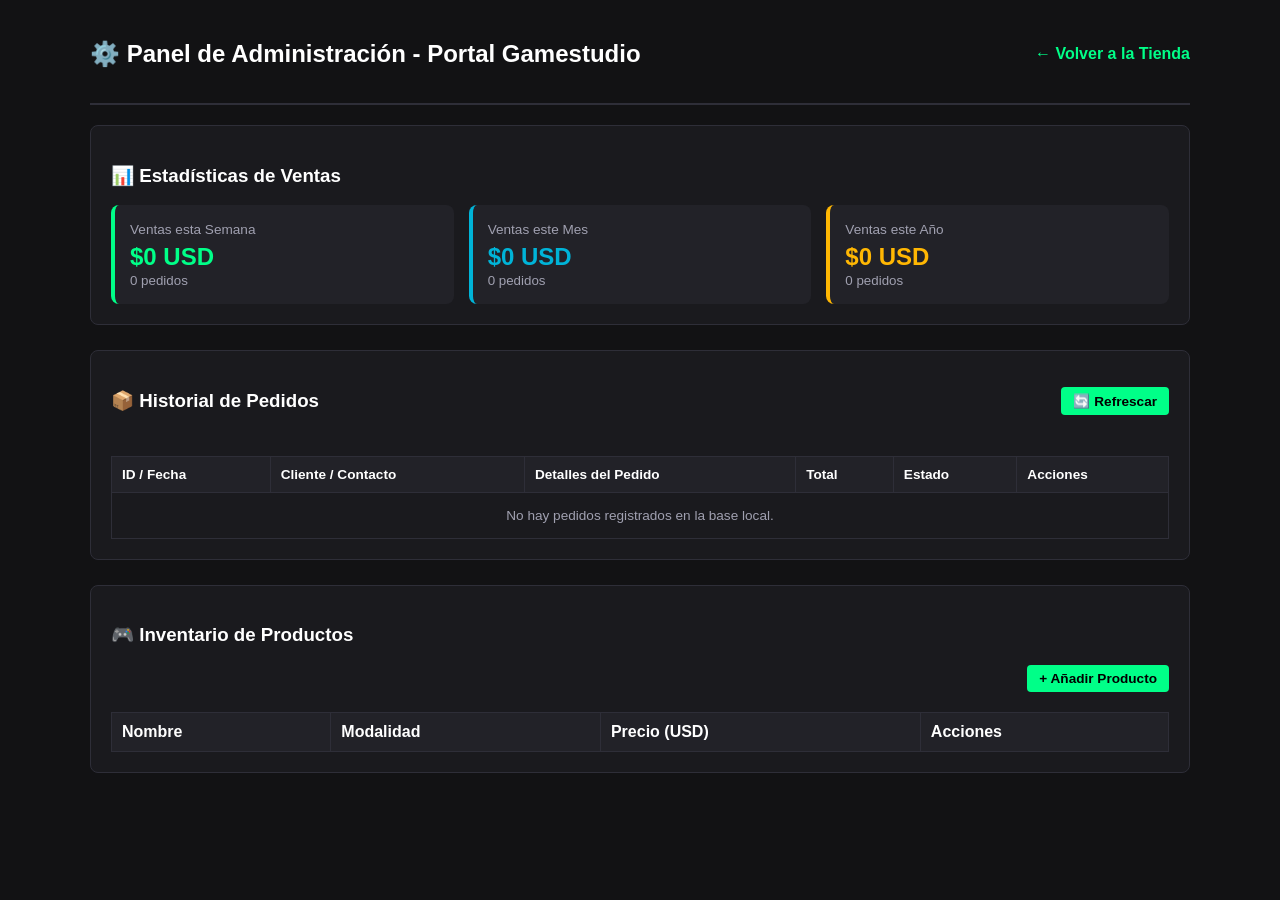
==== commit 4bf5d6c5: "Update admin.html" ====
--- a/admin.html
+++ b/admin.html
@@ -88,22 +88,44 @@
       <a href="index.html" style="color: var(--accent-color); text-decoration: none; font-weight: bold;">← Volver a la Tienda</a>
     </div>
 
-    <!-- Sección de Historial de Pedidos -->
+    <!-- Módulo de Estadísticas -->
     <div class="config-box">
-      <div style="display: flex; justify-content: space-between; align-items: center; flex-wrap: wrap; gap: 10px; margin-bottom: 15px;">
+      <h3>📊 Estadísticas de Ventas</h3>
+      <div style="display: grid; grid-template-columns: repeat(auto-fit, minmax(180px, 1fr)); gap: 15px; margin-top: 15px;">
+        
+        <div style="background: #222228; padding: 15px; border-radius: 8px; border-left: 4px solid #00ff88;">
+          <span style="font-size: 0.85rem; color: #a0a0b0;">Ventas esta Semana</span>
+          <h2 id="stat-semana" style="margin: 5px 0 0 0; color: #00ff88;">$0 USD</h2>
+          <small id="stat-semana-cant" style="color: #a0a0b0;">0 pedidos</small>
+        </div>
+
+        <div style="background: #222228; padding: 15px; border-radius: 8px; border-left: 4px solid #00b4d8;">
+          <span style="font-size: 0.85rem; color: #a0a0b0;">Ventas este Mes</span>
+          <h2 id="stat-mes" style="margin: 5px 0 0 0; color: #00b4d8;">$0 USD</h2>
+          <small id="stat-mes-cant" style="color: #a0a0b0;">0 pedidos</small>
+        </div>
+
+        <div style="background: #222228; padding: 15px; border-radius: 8px; border-left: 4px solid #ffb703;">
+          <span style="font-size: 0.85rem; color: #a0a0b0;">Ventas este Año</span>
+          <h2 id="stat-anio" style="margin: 5px 0 0 0; color: #ffb703;">$0 USD</h2>
+          <small id="stat-anio-cant" style="color: #a0a0b0;">0 pedidos</small>
+        </div>
+
+      </div>
+    </div>
+
+    <!-- Módulo Historial de Pedidos -->
+    <div class="config-box">
+      <div style="display: flex; justify-content: space-between; align-items: center; margin-bottom: 15px;">
         <h3>📦 Historial de Pedidos</h3>
-        <div>
-          <button class="btn-small" style="background: var(--border-color); color: #fff; border:none;" onclick="exportarPedidosJSON()">📥 Exportar Pedidos</button>
-          <button class="btn-small" style="background: var(--accent-color); color: #000; border:none; font-weight:bold;" onclick="cargarPedidosUI()">🔄 Refrescar</button>
-        </div>
+        <button class="btn-small" style="background: var(--accent-color); color: #000; font-weight: bold; border: none;" onclick="cargarPedidosUI()">🔄 Refrescar</button>
       </div>
-
       <div style="overflow-x: auto;">
         <table class="table-products" style="font-size: 0.85rem;">
           <thead>
             <tr>
               <th>ID / Fecha</th>
-              <th>Cliente / Teléfono</th>
+              <th>Cliente / Contacto</th>
               <th>Detalles del Pedido</th>
               <th>Total</th>
               <th>Estado</th>
@@ -117,7 +139,7 @@
       </div>
     </div>
 
-    <!-- Sección de Gestión de Productos -->
+    <!-- Inventario de Productos -->
     <div class="config-box">
       <h3>🎮 Inventario de Productos</h3>
       <div style="display: flex; justify-content: flex-end; margin-bottom: 10px;">
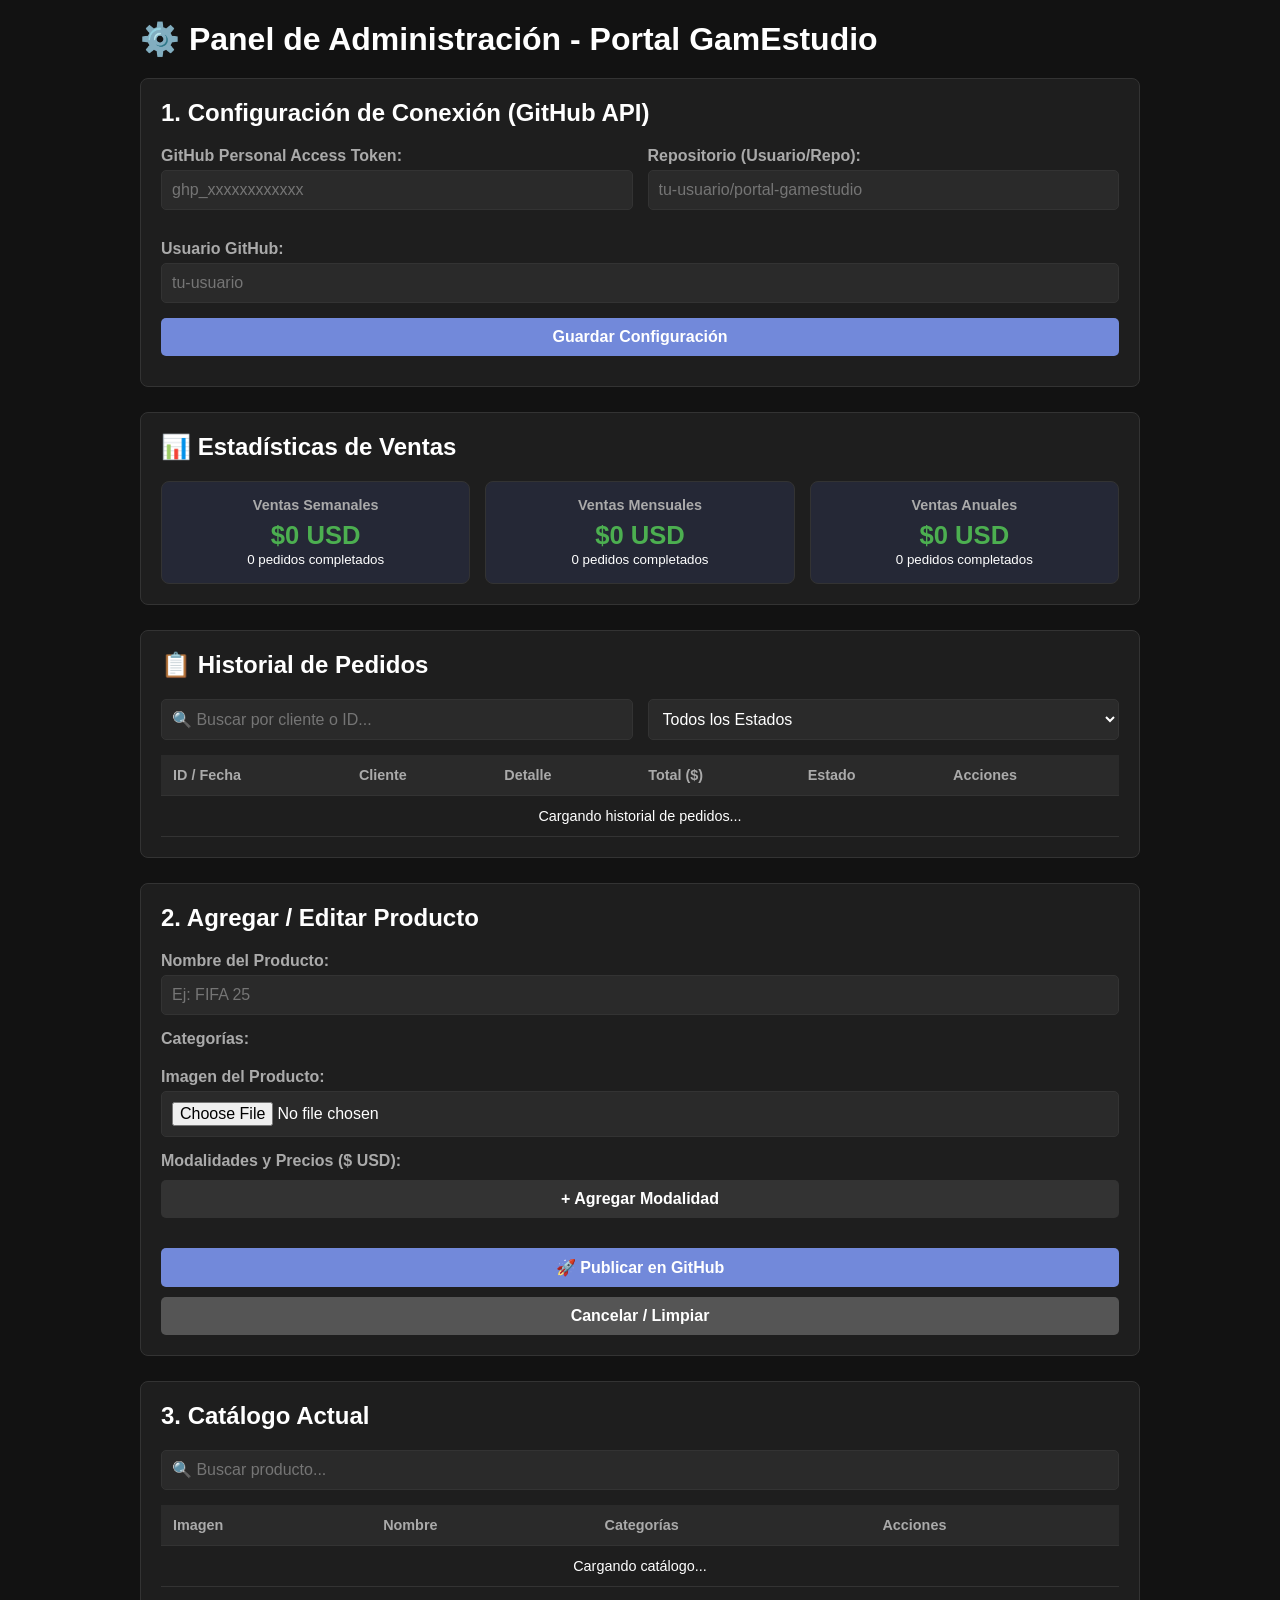
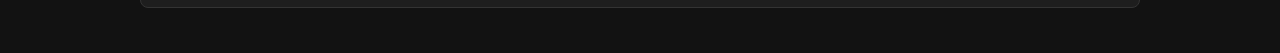
==== commit eb81904a: "Update admin.html" ====
--- a/admin.html
+++ b/admin.html
@@ -3,167 +3,351 @@
 <head>
   <meta charset="UTF-8">
   <meta name="viewport" content="width=device-width, initial-scale=1.0">
-  <title>Panel Admin - Portal Gamestudio</title>
+  <title>Panel de Administración - Portal GamEstudio</title>
   <style>
     :root {
-      --bg-primary: #121214;
-      --bg-card: #1a1a1e;
-      --border-color: #2e2e38;
-      --accent-color: #00ff88;
+      --bg-primary: #121212;
+      --bg-card: #1e1e1e;
+      --accent: #7289da;
+      --accent-hover: #5b6eae;
       --text-main: #ffffff;
-      --text-muted: #a0a0b0;
+      --text-muted: #aaa;
+      --danger: #ff4444;
+      --success: #4CAF50;
+      --warning: #ffb703;
+      --border: #333;
+    }
+
+    * {
+      box-sizing: border-box;
+      margin: 0;
+      padding: 0;
+      font-family: 'Segoe UI', Tahoma, Geneva, Verdana, sans-serif;
     }
 
     body {
       background-color: var(--bg-primary);
       color: var(--text-main);
-      font-family: 'Segoe UI', Tahoma, Geneva, Verdana, sans-serif;
-      margin: 0;
       padding: 20px;
     }
 
-    .admin-container {
-      max-width: 1100px;
+    .container {
+      max-width: 1000px;
       margin: 0 auto;
     }
 
-    .header-admin {
-      display: flex;
-      justify-content: space-between;
-      align-items: center;
-      border-bottom: 2px solid var(--border-color);
-      padding-bottom: 15px;
+    h1, h2 {
       margin-bottom: 20px;
-    }
-
-    .config-box {
-      background: var(--bg-card);
-      border: 1px solid var(--border-color);
+      color: var(--text-main);
+    }
+
+    .card {
+      background-color: var(--bg-card);
+      border: 1px solid var(--border);
       border-radius: 8px;
       padding: 20px;
       margin-bottom: 25px;
     }
 
-    .table-products {
+    .form-group {
+      margin-bottom: 15px;
+    }
+
+    label {
+      display: block;
+      margin-bottom: 5px;
+      font-weight: 600;
+      color: var(--text-muted);
+    }
+
+    input, select, button {
+      width: 100%;
+      padding: 10px;
+      border-radius: 5px;
+      border: 1px solid var(--border);
+      background-color: #2a2a2a;
+      color: var(--text-main);
+      font-size: 1rem;
+    }
+
+    input:focus, select:focus {
+      outline: none;
+      border-color: var(--accent);
+    }
+
+    button {
+      background-color: var(--accent);
+      color: white;
+      font-weight: bold;
+      border: none;
+      cursor: pointer;
+      transition: background 0.2s;
+    }
+
+    button:hover {
+      background-color: var(--accent-hover);
+    }
+
+    .grid-2 {
+      display: grid;
+      grid-template-columns: 1fr 1fr;
+      gap: 15px;
+    }
+
+    .grid-3 {
+      display: grid;
+      grid-template-columns: repeat(auto-fit, minmax(220px, 1fr));
+      gap: 15px;
+    }
+
+    /* Tarjetas Estadísticas */
+    .stat-card {
+      background: #252836;
+      border: 1px solid var(--border);
+      padding: 15px;
+      border-radius: 8px;
+      text-align: center;
+    }
+    .stat-card h3 {
+      font-size: 0.9rem;
+      color: var(--text-muted);
+      margin-bottom: 8px;
+    }
+    .stat-card .amount {
+      font-size: 1.6rem;
+      font-weight: bold;
+      color: var(--success);
+    }
+
+    /* Tablas */
+    table {
       width: 100%;
       border-collapse: collapse;
-      margin-top: 10px;
-    }
-
-    .table-products th, .table-products td {
-      border: 1px solid var(--border-color);
-      padding: 10px;
+      margin-top: 15px;
+    }
+
+    th, td {
+      padding: 12px;
       text-align: left;
-    }
-
-    .table-products th {
-      background-color: #222228;
-    }
-
-    .btn-small {
+      border-bottom: 1px solid var(--border);
+      font-size: 0.9rem;
+    }
+
+    th {
+      background-color: #2a2a2a;
+      color: var(--text-muted);
+    }
+
+    .btn-edit {
+      background-color: var(--warning);
       padding: 6px 12px;
-      border-radius: 4px;
-      cursor: pointer;
-      font-size: 0.85rem;
-    }
-
-    .toast {
+      margin-right: 5px;
+      width: auto;
+      color: #000;
+    }
+
+    .btn-delete {
+      background-color: var(--danger);
+      padding: 6px 12px;
+      width: auto;
+    }
+
+    .status-badge {
+      padding: 4px 8px;
+      border-radius: 12px;
+      font-size: 0.8rem;
+      font-weight: bold;
+      text-transform: uppercase;
+      display: inline-block;
+    }
+    .status-pendiente { background-color: #ff9800; color: #000; }
+    .status-pagado { background-color: #2196F3; color: #fff; }
+    .status-completado { background-color: var(--success); color: #fff; }
+
+    /* Spinner de Carga */
+    #loading-spinner {
+      position: fixed;
+      top: 0; left: 0; right: 0; bottom: 0;
+      background: rgba(0, 0, 0, 0.7);
+      display: none;
+      justify-content: center;
+      align-items: center;
+      z-index: 9999;
+    }
+
+    .spinner {
+      width: 50px;
+      height: 50px;
+      border: 5px solid #333;
+      border-top: 5px solid var(--accent);
+      border-radius: 50%;
+      animation: spin 1s linear infinite;
+    }
+
+    @keyframes spin {
+      0% { transform: rotate(0deg); }
+      100% { transform: rotate(360deg); }
+    }
+
+    #admin-toast-container {
       position: fixed;
       bottom: 20px;
       right: 20px;
-      background: var(--accent-color);
-      color: #000;
-      padding: 10px 20px;
+      z-index: 10000;
+    }
+
+    .admin-toast {
+      background-color: var(--success);
+      color: white;
+      padding: 12px 20px;
       border-radius: 5px;
-      font-weight: bold;
-      display: none;
+      margin-top: 10px;
+      box-shadow: 0 4px 6px rgba(0,0,0,0.3);
     }
   </style>
 </head>
 <body>
 
-  <div class="admin-container">
-    <div class="header-admin">
-      <h2>⚙️ Panel de Administración - Portal Gamestudio</h2>
-      <a href="index.html" style="color: var(--accent-color); text-decoration: none; font-weight: bold;">← Volver a la Tienda</a>
-    </div>
-
-    <!-- Módulo de Estadísticas -->
-    <div class="config-box">
-      <h3>📊 Estadísticas de Ventas</h3>
-      <div style="display: grid; grid-template-columns: repeat(auto-fit, minmax(180px, 1fr)); gap: 15px; margin-top: 15px;">
-        
-        <div style="background: #222228; padding: 15px; border-radius: 8px; border-left: 4px solid #00ff88;">
-          <span style="font-size: 0.85rem; color: #a0a0b0;">Ventas esta Semana</span>
-          <h2 id="stat-semana" style="margin: 5px 0 0 0; color: #00ff88;">$0 USD</h2>
-          <small id="stat-semana-cant" style="color: #a0a0b0;">0 pedidos</small>
-        </div>
-
-        <div style="background: #222228; padding: 15px; border-radius: 8px; border-left: 4px solid #00b4d8;">
-          <span style="font-size: 0.85rem; color: #a0a0b0;">Ventas este Mes</span>
-          <h2 id="stat-mes" style="margin: 5px 0 0 0; color: #00b4d8;">$0 USD</h2>
-          <small id="stat-mes-cant" style="color: #a0a0b0;">0 pedidos</small>
-        </div>
-
-        <div style="background: #222228; padding: 15px; border-radius: 8px; border-left: 4px solid #ffb703;">
-          <span style="font-size: 0.85rem; color: #a0a0b0;">Ventas este Año</span>
-          <h2 id="stat-anio" style="margin: 5px 0 0 0; color: #ffb703;">$0 USD</h2>
-          <small id="stat-anio-cant" style="color: #a0a0b0;">0 pedidos</small>
-        </div>
-
+  <div id="loading-spinner">
+    <div class="spinner"></div>
+  </div>
+
+  <div id="admin-toast-container"></div>
+
+  <div class="container">
+    <h1>⚙️ Panel de Administración - Portal GamEstudio</h1>
+
+    <!-- 1. CONFIGURACIÓN DE GITHUB -->
+    <div class="card">
+      <h2>1. Configuración de Conexión (GitHub API)</h2>
+      <div class="grid-2">
+        <div class="form-group">
+          <label for="gh-token">GitHub Personal Access Token:</label>
+          <input type="password" id="gh-token" placeholder="ghp_xxxxxxxxxxxx">
+        </div>
+        <div class="form-group">
+          <label for="gh-repo">Repositorio (Usuario/Repo):</label>
+          <input type="text" id="gh-repo" placeholder="tu-usuario/portal-gamestudio">
+        </div>
+        <div class="form-group" style="grid-column: 1 / -1;">
+          <label for="gh-user">Usuario GitHub:</label>
+          <input type="text" id="gh-user" placeholder="tu-usuario">
+        </div>
       </div>
-    </div>
-
-    <!-- Módulo Historial de Pedidos -->
-    <div class="config-box">
-      <div style="display: flex; justify-content: space-between; align-items: center; margin-bottom: 15px;">
-        <h3>📦 Historial de Pedidos</h3>
-        <button class="btn-small" style="background: var(--accent-color); color: #000; font-weight: bold; border: none;" onclick="cargarPedidosUI()">🔄 Refrescar</button>
+      <button type="button" onclick="guardarConfiguracion()">Guardar Configuración</button>
+      <p id="config-status" style="margin-top: 10px; font-weight: bold;"></p>
+    </div>
+
+    <!-- ESTADÍSTICAS DE VENTAS -->
+    <div class="card">
+      <h2>📊 Estadísticas de Ventas</h2>
+      <div class="grid-3">
+        <div class="stat-card">
+          <h3>Ventas Semanales</h3>
+          <div class="amount" id="stat-semana">$0 USD</div>
+          <small id="stat-count-semana">0 pedidos completados</small>
+        </div>
+        <div class="stat-card">
+          <h3>Ventas Mensuales</h3>
+          <div class="amount" id="stat-mes">$0 USD</div>
+          <small id="stat-count-mes">0 pedidos completados</small>
+        </div>
+        <div class="stat-card">
+          <h3>Ventas Anuales</h3>
+          <div class="amount" id="stat-anio">$0 USD</div>
+          <small id="stat-count-anio">0 pedidos completados</small>
+        </div>
       </div>
-      <div style="overflow-x: auto;">
-        <table class="table-products" style="font-size: 0.85rem;">
-          <thead>
-            <tr>
-              <th>ID / Fecha</th>
-              <th>Cliente / Contacto</th>
-              <th>Detalles del Pedido</th>
-              <th>Total</th>
-              <th>Estado</th>
-              <th>Acciones</th>
-            </tr>
-          </thead>
-          <tbody id="admin-pedidos-list">
-            <!-- Carga dinámicamente -->
-          </tbody>
-        </table>
+    </div>
+
+    <!-- HISTORIAL DE PEDIDOS -->
+    <div class="card">
+      <h2>📋 Historial de Pedidos</h2>
+      <div class="grid-2" style="margin-bottom: 15px;">
+        <input type="text" id="order-search-input" placeholder="🔍 Buscar por cliente o ID..." onkeyup="filtrarPedidos()">
+        <select id="order-filter-status" onchange="filtrarPedidos()">
+          <option value="todos">Todos los Estados</option>
+          <option value="pendiente">Pendiente</option>
+          <option value="pagado">Pagado</option>
+          <option value="completado">Completado</option>
+        </select>
       </div>
-    </div>
-
-    <!-- Inventario de Productos -->
-    <div class="config-box">
-      <h3>🎮 Inventario de Productos</h3>
-      <div style="display: flex; justify-content: flex-end; margin-bottom: 10px;">
-        <button class="btn-small" style="background: var(--accent-color); color: #000; font-weight: bold; border: none;" onclick="agregarNuevoProductoModal()">+ Añadir Producto</button>
+
+      <table id="tabla-pedidos">
+        <thead>
+          <tr>
+            <th>ID / Fecha</th>
+            <th>Cliente</th>
+            <th>Detalle</th>
+            <th>Total ($)</th>
+            <th>Estado</th>
+            <th>Acciones</th>
+          </tr>
+        </thead>
+        <tbody id="orders-list">
+          <tr>
+            <td colspan="6" style="text-align:center;">Cargando historial de pedidos...</td>
+          </tr>
+        </tbody>
+      </table>
+    </div>
+
+    <!-- 2. FORMULARIO DE PRODUCTO -->
+    <div class="card">
+      <h2 id="form-title">2. Agregar / Editar Producto</h2>
+      <form id="product-form" onsubmit="event.preventDefault(); guardarProducto();">
+        <input type="hidden" id="prod-id">
+        <div class="form-group">
+          <label for="prod-nombre">Nombre del Producto:</label>
+          <input type="text" id="prod-nombre" placeholder="Ej: FIFA 25" required>
+        </div>
+
+        <div class="form-group">
+          <label>Categorías:</label>
+          <div id="categories-checkbox-container" style="display:flex; flex-wrap:wrap; gap:8px;"></div>
+        </div>
+
+        <div class="form-group">
+          <label for="prod-file">Imagen del Producto:</label>
+          <input type="file" id="prod-file" accept="image/*">
+        </div>
+
+        <div class="form-group">
+          <label>Modalidades y Precios ($ USD):</label>
+          <div id="opciones-container"></div>
+          <button type="button" onclick="addOpcionRow()" style="background:#333; margin-top:5px;">+ Agregar Modalidad</button>
+        </div>
+
+        <button type="submit" id="btn-submit" style="margin-top: 15px;">🚀 Publicar en GitHub</button>
+        <button type="button" onclick="resetForm()" style="background:#555; margin-top: 10px;">Cancelar / Limpiar</button>
+      </form>
+    </div>
+
+    <!-- 3. LISTADO DE PRODUCTOS -->
+    <div class="card">
+      <h2>3. Catálogo Actual</h2>
+      <div class="form-group">
+        <input type="text" id="admin-search-input" placeholder="🔍 Buscar producto..." onkeyup="filtrarTablaAdmin()">
       </div>
-      <div style="overflow-x: auto;">
-        <table class="table-products">
-          <thead>
-            <tr>
-              <th>Nombre</th>
-              <th>Modalidad</th>
-              <th>Precio (USD)</th>
-              <th>Acciones</th>
-            </tr>
-          </thead>
-          <tbody id="admin-productos-list">
-            <!-- Carga dinámicamente -->
-          </tbody>
-        </table>
-      </div>
-    </div>
+
+      <table>
+        <thead>
+          <tr>
+            <th>Imagen</th>
+            <th>Nombre</th>
+            <th>Categorías</th>
+            <th>Acciones</th>
+          </tr>
+        </thead>
+        <tbody id="admin-product-list">
+          <tr>
+            <td colspan="4" style="text-align:center;">Cargando catálogo...</td>
+          </tr>
+        </tbody>
+      </table>
+    </div>
+
   </div>
-
-  <div id="toast-msg" class="toast"></div>
 
   <script src="admin.js"></script>
 </body>
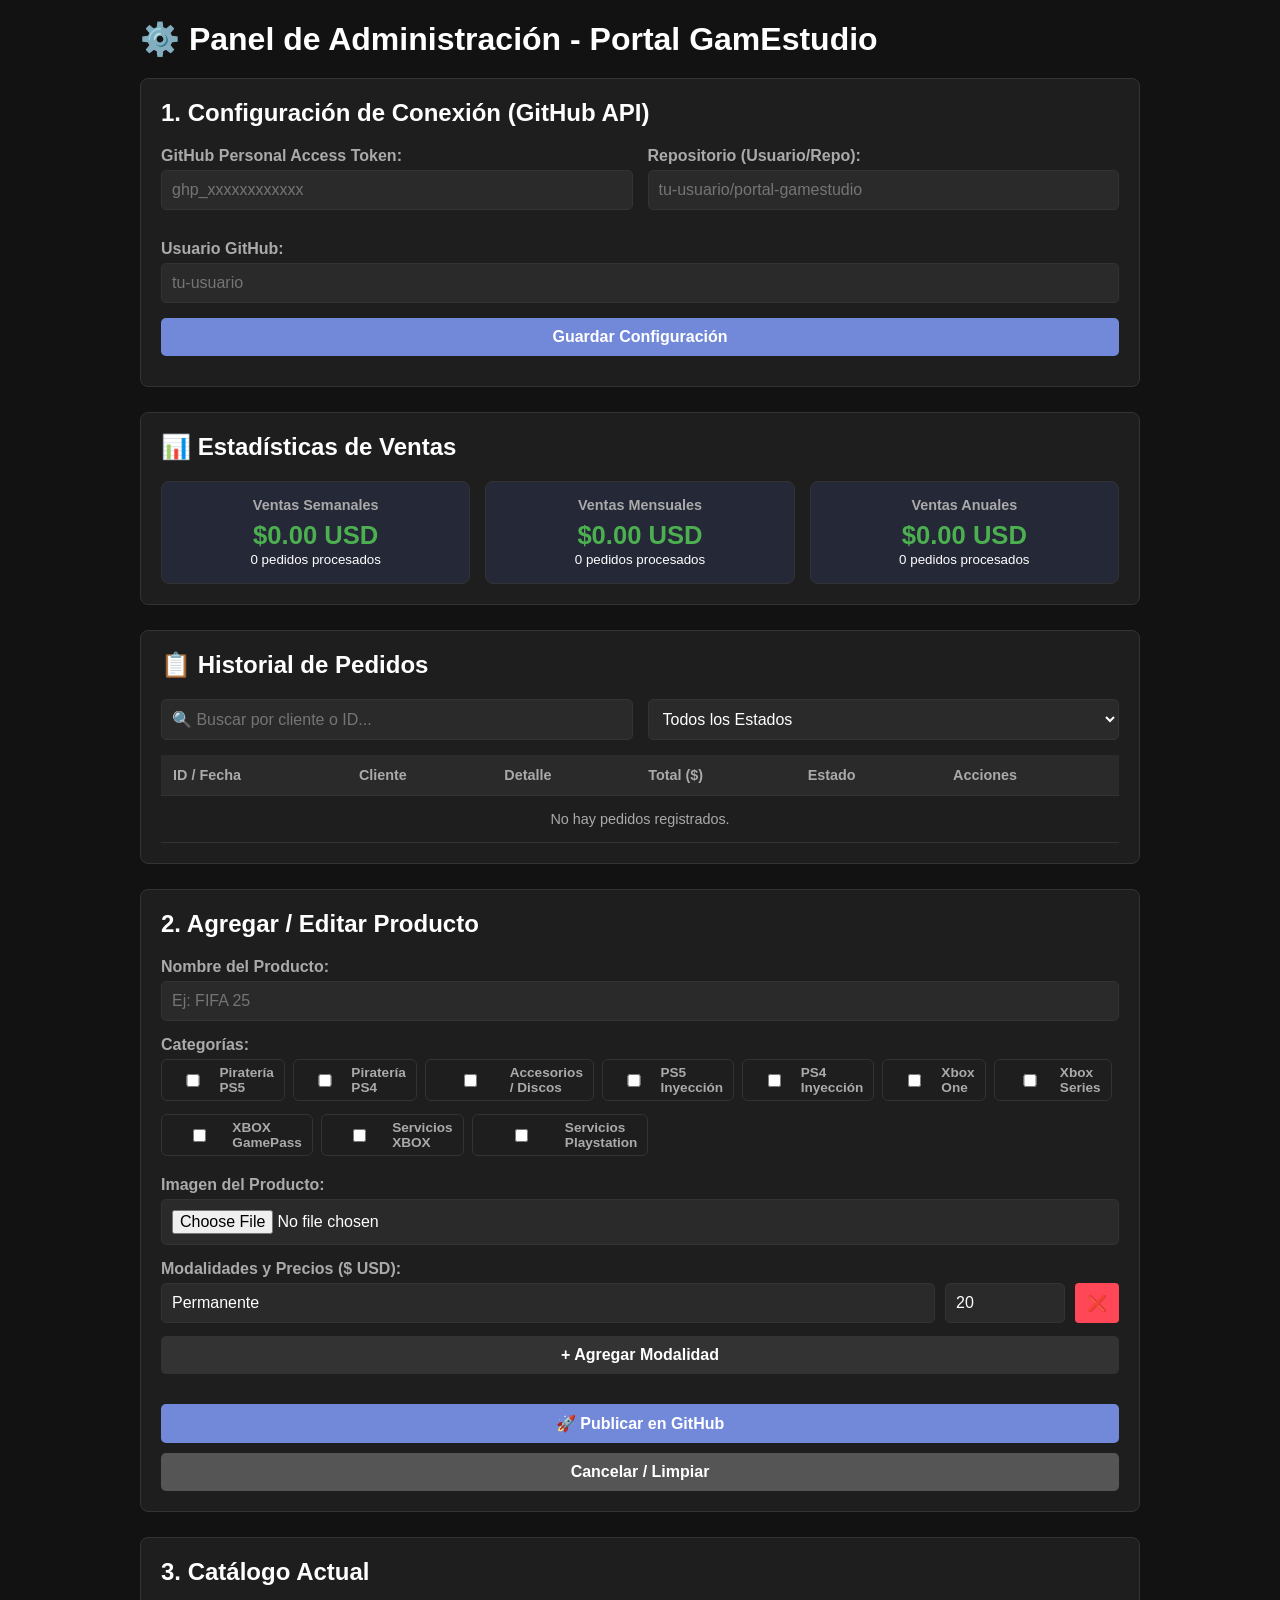
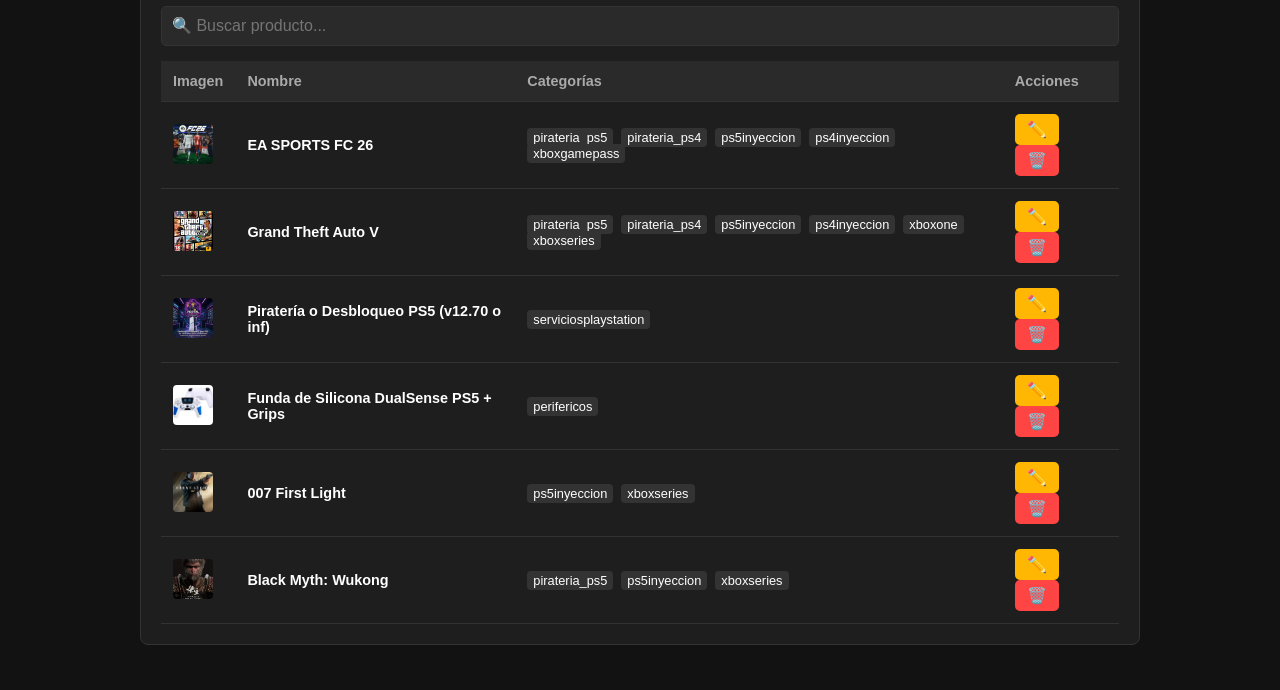
==== commit d45553d5: "Update admin.html" ====
--- a/admin.html
+++ b/admin.html
@@ -100,7 +100,6 @@
       gap: 15px;
     }
 
-    /* Tarjetas Estadísticas */
     .stat-card {
       background: #252836;
       border: 1px solid var(--border);
@@ -119,7 +118,6 @@
       color: var(--success);
     }
 
-    /* Tablas */
     table {
       width: 100%;
       border-collapse: collapse;
@@ -164,31 +162,6 @@
     .status-pagado { background-color: #2196F3; color: #fff; }
     .status-completado { background-color: var(--success); color: #fff; }
 
-    /* Spinner de Carga */
-    #loading-spinner {
-      position: fixed;
-      top: 0; left: 0; right: 0; bottom: 0;
-      background: rgba(0, 0, 0, 0.7);
-      display: none;
-      justify-content: center;
-      align-items: center;
-      z-index: 9999;
-    }
-
-    .spinner {
-      width: 50px;
-      height: 50px;
-      border: 5px solid #333;
-      border-top: 5px solid var(--accent);
-      border-radius: 50%;
-      animation: spin 1s linear infinite;
-    }
-
-    @keyframes spin {
-      0% { transform: rotate(0deg); }
-      100% { transform: rotate(360deg); }
-    }
-
     #admin-toast-container {
       position: fixed;
       bottom: 20px;
@@ -207,10 +180,6 @@
   </style>
 </head>
 <body>
-
-  <div id="loading-spinner">
-    <div class="spinner"></div>
-  </div>
 
   <div id="admin-toast-container"></div>
 
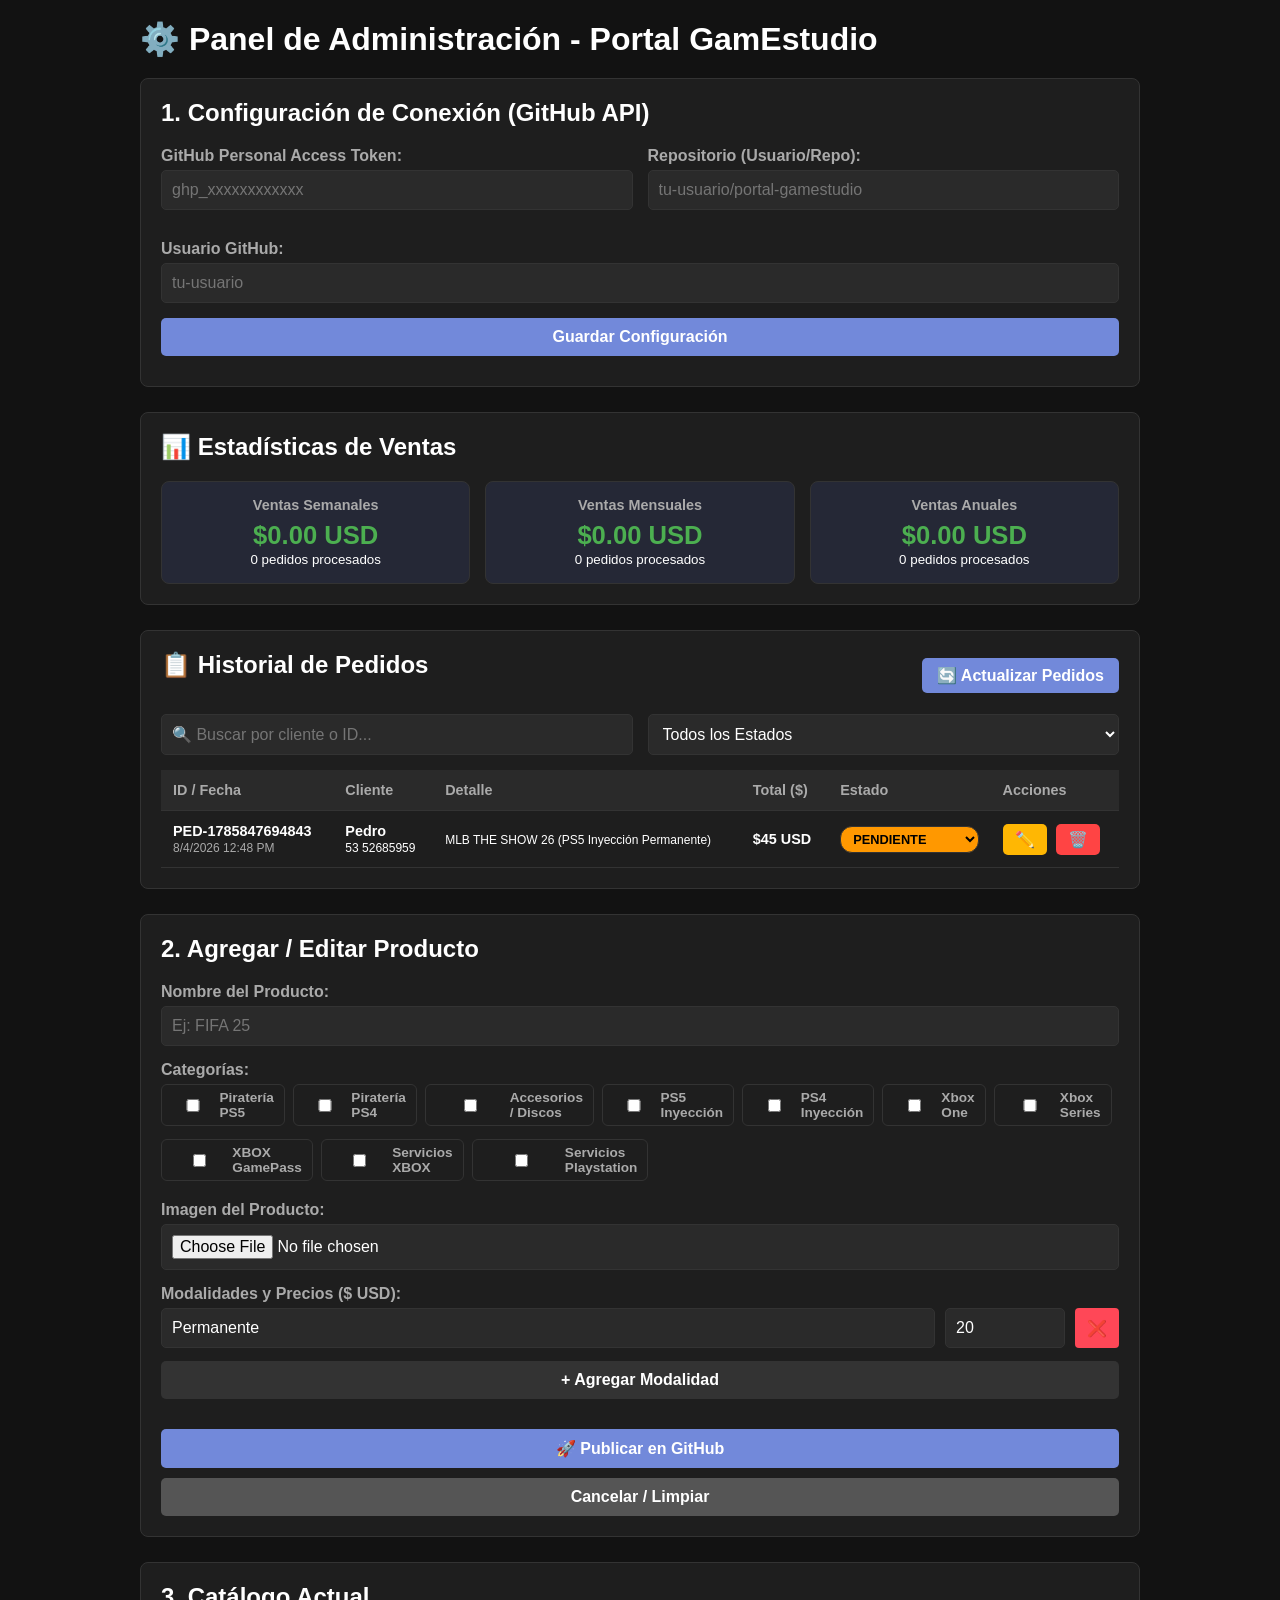
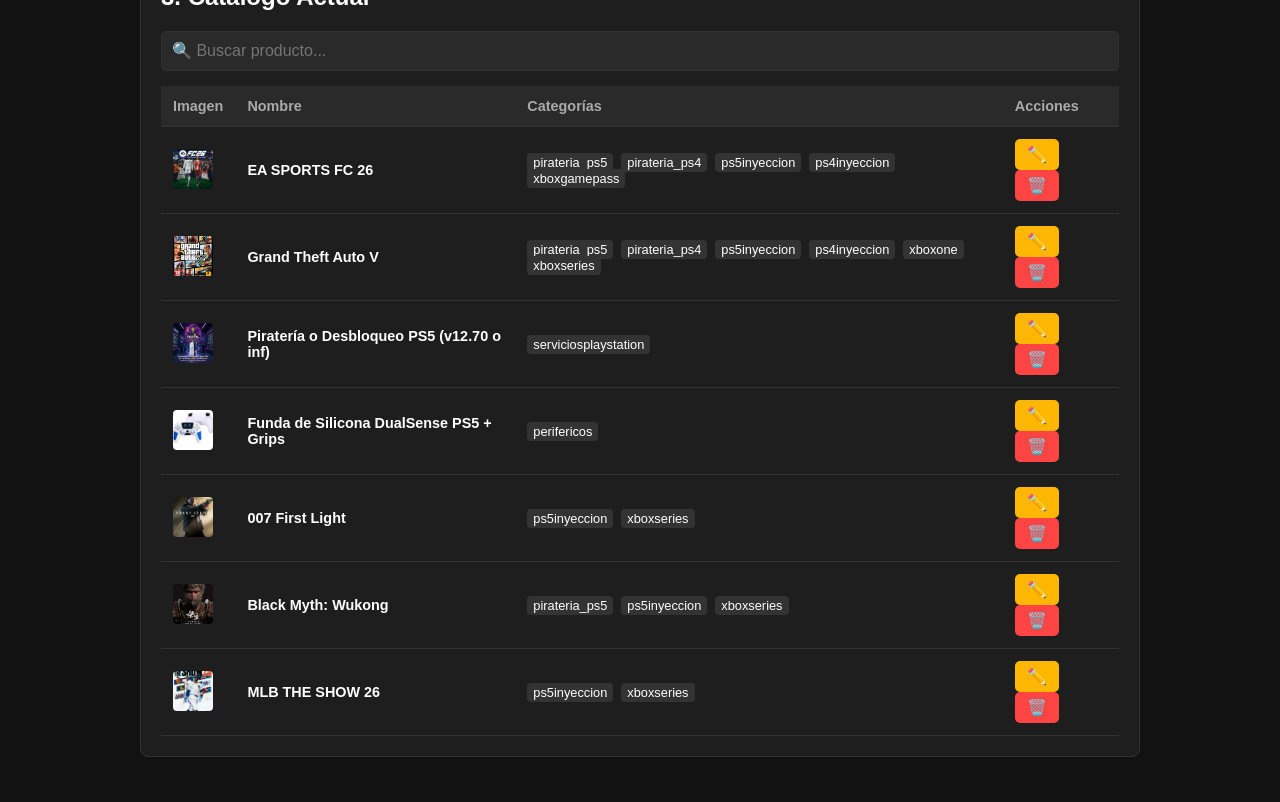
==== commit 04b9c2c2: "Update admin.html" ====
--- a/admin.html
+++ b/admin.html
@@ -231,7 +231,11 @@
 
     <!-- HISTORIAL DE PEDIDOS -->
     <div class="card">
-      <h2>📋 Historial de Pedidos</h2>
+      <div style="display:flex; justify-content:space-between; align-items:center; margin-bottom:15px;">
+        <h2>📋 Historial de Pedidos</h2>
+        <button onclick="cargarPedidos()" style="width:auto; padding:8px 15px; background:var(--accent);">🔄 Actualizar Pedidos</button>
+      </div>
+
       <div class="grid-2" style="margin-bottom: 15px;">
         <input type="text" id="order-search-input" placeholder="🔍 Buscar por cliente o ID..." onkeyup="filtrarPedidos()">
         <select id="order-filter-status" onchange="filtrarPedidos()">
